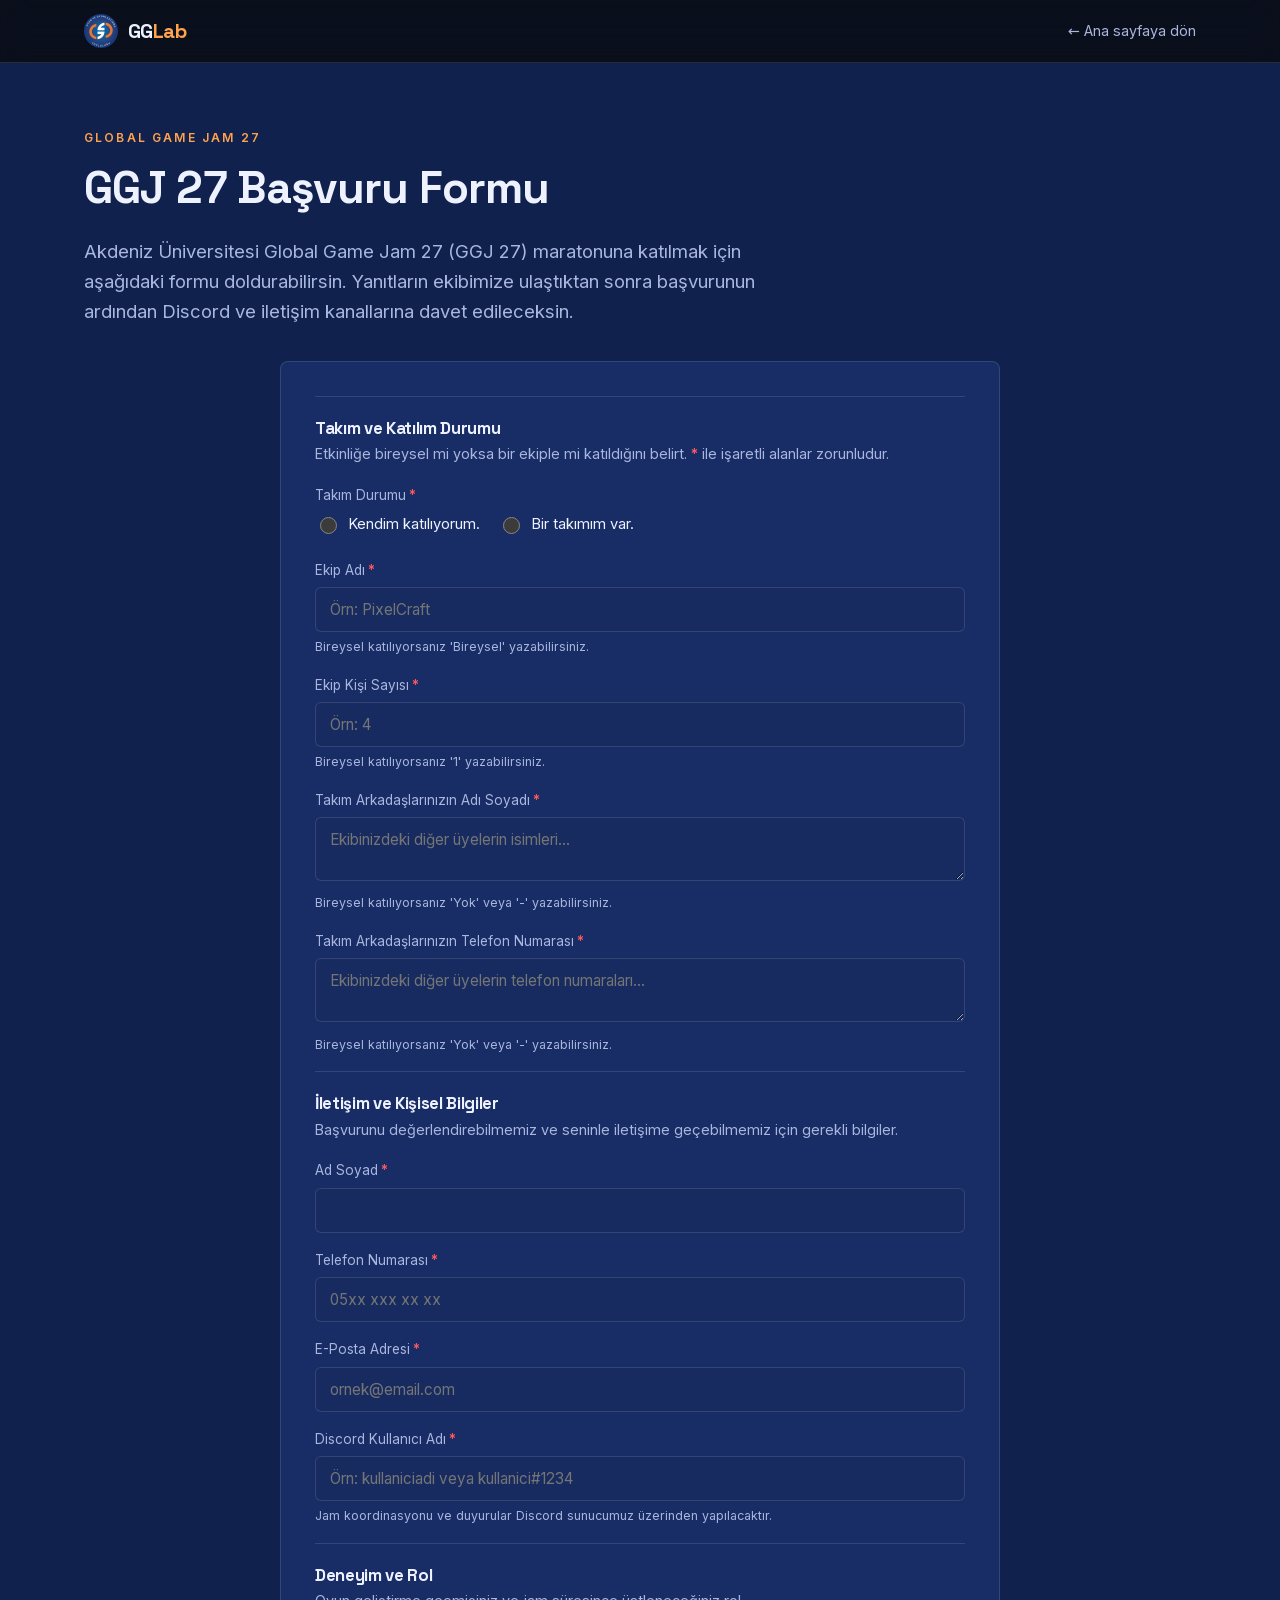
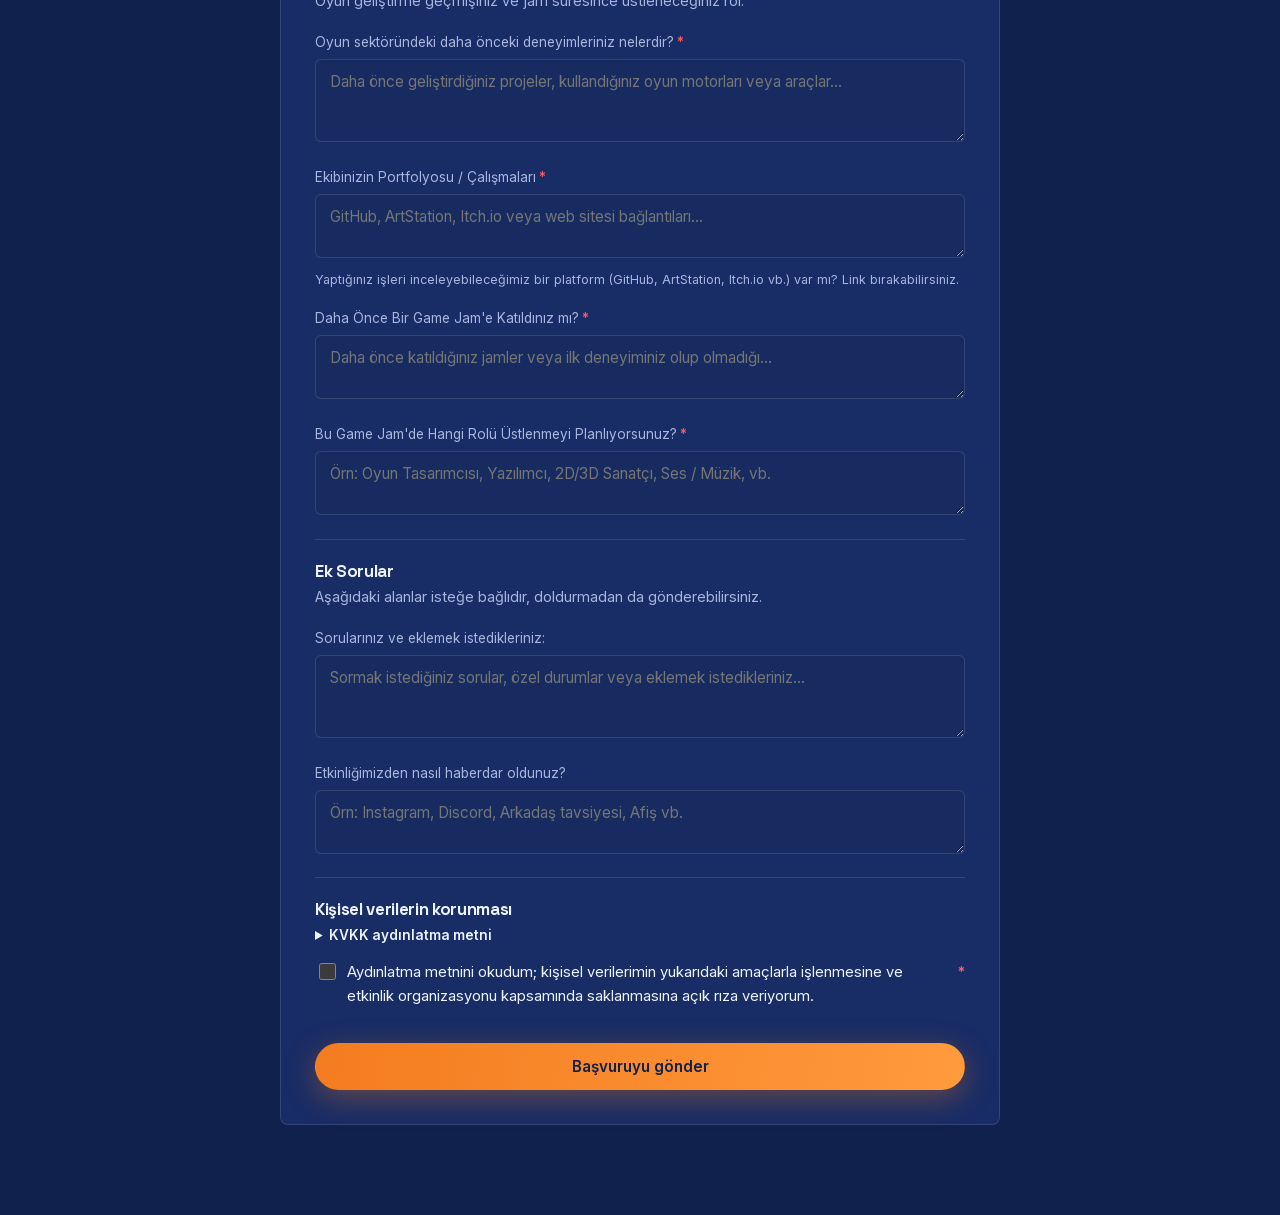
==== ggj27/index.html @ ec7ce233 "ggj27 basvuru formu" ====
<!DOCTYPE html>
<html lang="tr">

<head>
  <meta charset="UTF-8">
  <meta name="viewport" content="width=device-width, initial-scale=1">
  <meta name="theme-color" content="#10214d">
  <title>Global Game Jam 27 Başvuru Formu — GG Lab</title>
  <meta name="description"
    content="Akdeniz Global Game Jam 27 (GGJ 27) etkinliğine katılım ve başvuru formu.">
  <meta name="robots" content="noindex">
  <meta property="og:title" content="Global Game Jam 27 Başvuru Formu — GG Lab">
  <meta property="og:description"
    content="Akdeniz Üniversitesi Global Game Jam 27 (GGJ 27) maratonuna katılmak için başvuru formu.">
  <meta property="og:type" content="website">
  <link rel="icon" href="../assets/img/logo-yazisiz.png" type="image/png">
  <link rel="apple-touch-icon" href="../assets/img/logo-yazisiz.png">
  <link rel="stylesheet" href="../css/style.css">
  <link rel="stylesheet" href="../css/hud.css">
  <style>
    .join-header {
      position: fixed;
      inset: 0 0 auto 0;
      z-index: 100;
      background: rgba(10, 11, 18, .82);
      backdrop-filter: blur(14px);
      border-bottom: 1px solid var(--line)
    }

    .join-bar {
      display: flex;
      align-items: center;
      justify-content: space-between;
      padding: 14px 24px
    }

    .join-main {
      padding: 128px 0 90px
    }

    .join-form {
      background: rgba(29, 52, 116, .62);
      border: 1px solid var(--line);
      border-radius: var(--radius);
      padding: clamp(20px, 3.4vw, 34px);
      max-width: 720px;
      margin: 0 auto
    }

    .join-section-title {
      font-family: "Space Grotesk", Inter, sans-serif;
      font-size: 1.05rem;
      font-weight: 700;
      margin: 0 0 4px;
      padding-top: 22px;
      border-top: 1px solid var(--line)
    }

    .join-form>.join-section-title:first-child {
      padding-top: 0;
      border-top: 0
    }

    .join-section-lead {
      color: var(--muted);
      font-size: .9rem;
      margin: 0 0 18px
    }

    .field .hint {
      display: block;
      font-size: .78rem;
      color: var(--muted);
      margin-top: 5px
    }

    .req::after {
      content: " *";
      color: #ff5a5f;
      font-weight: 700
    }

    .choice-group {
      display: flex;
      flex-wrap: wrap;
      gap: 10px 18px;
      margin-top: 6px
    }

    .choice-group label {
      display: flex;
      align-items: center;
      gap: 8px;
      font-size: .92rem;
      color: var(--text);
      cursor: pointer
    }

    .choice-group input {
      width: 17px;
      height: 17px;
      accent-color: var(--accent);
      flex: 0 0 auto
    }

    .join-form .btn {
      margin-top: 12px
    }

    .alert-error {
      display: none;
      background: rgba(239, 68, 68, 0.16);
      border: 1px solid rgba(239, 68, 68, 0.55);
      color: #fca5a5;
      border-radius: var(--radius);
      padding: 16px 20px;
      margin-bottom: 22px;
      font-size: 0.92rem;
      line-height: 1.55;
    }

    .alert-error.show {
      display: block;
    }

    .alert-error strong {
      display: block;
      color: #fff;
      font-size: 1rem;
      margin-bottom: 4px;
    }

    .kvkk {
      font-size: .85rem;
      color: var(--muted);
      margin-bottom: 14px
    }

    .kvkk summary {
      cursor: pointer;
      color: var(--text);
      font-weight: 600
    }

    .kvkk p {
      margin: 8px 0 0
    }

    .consent label {
      align-items: flex-start
    }

    .consent input {
      margin-top: 3px
    }

    .join-thanks {
      display: none;
      max-width: 720px;
      margin: 0 auto;
      text-align: center;
      background: rgba(29, 52, 116, .62);
      border: 1px solid var(--line);
      border-radius: var(--radius);
      padding: 48px 28px
    }

    .join-thanks.show {
      display: block
    }

    .join-thanks .portals {
      margin: 36px auto 26px;
      padding-bottom: 34px
    }

    .join-form.hide {
      display: none
    }

    .btn:disabled {
      opacity: .6;
      cursor: not-allowed;
      filter: grayscale(.3);
      pointer-events: none
    }

    @media (max-width:560px) {
      .join-bar {
        padding: 12px 16px
      }
    }
  </style>
</head>

<body>
  <a class="skip-link" href="#main">İçeriğe geç</a>

  <header class="join-header">
    <div class="container join-bar">
      <a class="brand" href="../index.html"><img src="../assets/img/logo-yazili-68.webp" alt="" width="34"
          height="34"><span class="brand-text">GG<span class="accent">Lab</span></span></a>
      <a class="muted" href="../index.html#gamejam" style="font-size:.9rem">&larr; Ana sayfaya dön</a>
    </div>
  </header>

  <main id="main" class="join-main">
    <div class="container">
      <p class="eyebrow">Global Game Jam 27</p>
      <h1 style="font-size:clamp(2rem,5vw,2.8rem)">GGJ 27 Başvuru Formu</h1>
      <p class="lead" style="margin-bottom:34px">Akdeniz Üniversitesi Global Game Jam 27 (GGJ 27) maratonuna katılmak
        için aşağıdaki formu doldurabilirsin. Yanıtların ekibimize ulaştıktan sonra başvurunun ardından Discord ve
        iletişim kanallarına davet edileceksin.</p>

      <div class="alert-error" id="formError" role="alert"></div>

      <form class="join-form" id="ggjForm"
        action="https://docs.google.com/forms/d/e/1FAIpQLSfkOgCkpMYZ9gA0aBbfutLg7HTju5x2HThv128ED1-JptEbPw/formResponse"
        method="POST" target="ggjHiddenFrame" novalidate>
        <input type="hidden" name="fvv" value="1">
        <input type="hidden" name="pageHistory" value="0">
        <input type="hidden" name="fbzx" value="3983006562636888000">

        <!-- 1. BÖLÜM: TAKIM DURUMU -->
        <h2 class="join-section-title">Takım ve Katılım Durumu</h2>
        <p class="join-section-lead">Etkinliğe bireysel mi yoksa bir ekiple mi katıldığını belirt. <span class="req"></span> ile işaretli alanlar zorunludur.</p>

        <div class="field">
          <label class="req">Takım Durumu</label>
          <div class="choice-group" role="radiogroup" aria-label="Takım Durumu">
            <label><input type="radio" name="entry.1997965049" id="jTakimKendim" value="Kendim katılıyorum." required> Kendim katılıyorum.</label>
            <label><input type="radio" name="entry.1997965049" id="jTakimVar" value="Bir takımım var." required> Bir takımım var.</label>
          </div>
        </div>

        <div class="field" id="fEkipAdi">
          <label class="req" for="jEkipAdi">Ekip Adı</label>
          <input id="jEkipAdi" name="entry.1184375414" type="text" required placeholder="Örn: PixelCraft">
          <span class="hint">Bireysel katılıyorsanız 'Bireysel' yazabilirsiniz.</span>
        </div>

        <div class="field" id="fEkipSayisi">
          <label class="req" for="jEkipSayisi">Ekip Kişi Sayısı</label>
          <input id="jEkipSayisi" name="entry.1134329616" type="text" required placeholder="Örn: 4">
          <span class="hint">Bireysel katılıyorsanız '1' yazabilirsiniz.</span>
        </div>

        <div class="field" id="fTakimArkadasAd">
          <label class="req" for="jTakimArkadasAd">Takım Arkadaşlarınızın Adı Soyadı</label>
          <textarea id="jTakimArkadasAd" name="entry.2134735804" rows="2" required placeholder="Ekibinizdeki diğer üyelerin isimleri..."></textarea>
          <span class="hint">Bireysel katılıyorsanız 'Yok' veya '-' yazabilirsiniz.</span>
        </div>

        <div class="field" id="fTakimArkadasTel">
          <label class="req" for="jTakimArkadasTel">Takım Arkadaşlarınızın Telefon Numarası</label>
          <textarea id="jTakimArkadasTel" name="entry.668568936" rows="2" required placeholder="Ekibinizdeki diğer üyelerin telefon numaraları..."></textarea>
          <span class="hint">Bireysel katılıyorsanız 'Yok' veya '-' yazabilirsiniz.</span>
        </div>

        <!-- 2. BÖLÜM: KİŞİSEL BİLGİLER -->
        <h2 class="join-section-title">İletişim ve Kişisel Bilgiler</h2>
        <p class="join-section-lead">Başvurunu değerlendirebilmemiz ve seninle iletişime geçebilmemiz için gerekli bilgiler.</p>

        <div class="field">
          <label class="req" for="jAd">Ad Soyad</label>
          <input id="jAd" name="entry.1931800937" type="text" required autocomplete="name">
        </div>

        <div class="field">
          <label class="req" for="jTel">Telefon Numarası</label>
          <input id="jTel" name="entry.1902448112" type="tel" required autocomplete="tel" placeholder="05xx xxx xx xx">
        </div>

        <div class="field">
          <label class="req" for="jEmail">E-Posta Adresi</label>
          <input id="jEmail" name="entry.1688247342" type="email" required autocomplete="email" placeholder="ornek@email.com">
        </div>

        <div class="field">
          <label class="req" for="jDiscord">Discord Kullanıcı Adı</label>
          <input id="jDiscord" name="entry.1100947727" type="text" required placeholder="Örn: kullaniciadi veya kullanici#1234">
          <span class="hint">Jam koordinasyonu ve duyurular Discord sunucumuz üzerinden yapılacaktır.</span>
        </div>

        <!-- 3. BÖLÜM: DENEYİM VE ROL -->
        <h2 class="join-section-title">Deneyim ve Rol</h2>
        <p class="join-section-lead">Oyun geliştirme geçmişiniz ve jam süresince üstleneceğiniz rol.</p>

        <div class="field">
          <label class="req" for="jDeneyim">Oyun sektöründeki daha önceki deneyimleriniz nelerdir?</label>
          <textarea id="jDeneyim" name="entry.1128498041" rows="3" required placeholder="Daha önce geliştirdiğiniz projeler, kullandığınız oyun motorları veya araçlar..."></textarea>
        </div>

        <div class="field">
          <label class="req" for="jPortfolyo">Ekibinizin Portfolyosu / Çalışmaları</label>
          <textarea id="jPortfolyo" name="entry.779154997" rows="2" required placeholder="GitHub, ArtStation, Itch.io veya web sitesi bağlantıları..."></textarea>
          <span class="hint">Yaptığınız işleri inceleyebileceğimiz bir platform (GitHub, ArtStation, Itch.io vb.) var mı? Link bırakabilirsiniz.</span>
        </div>

        <div class="field">
          <label class="req" for="jJamDeneyimi">Daha Önce Bir Game Jam'e Katıldınız mı?</label>
          <textarea id="jJamDeneyimi" name="entry.803991046" rows="2" required placeholder="Daha önce katıldığınız jamler veya ilk deneyiminiz olup olmadığı..."></textarea>
        </div>

        <div class="field">
          <label class="req" for="jRol">Bu Game Jam'de Hangi Rolü Üstlenmeyi Planlıyorsunuz?</label>
          <textarea id="jRol" name="entry.495135122" rows="2" required placeholder="Örn: Oyun Tasarımcısı, Yazılımcı, 2D/3D Sanatçı, Ses / Müzik, vb."></textarea>
        </div>

        <!-- 4. BÖLÜM: EK SORULAR (OPSİYONEL) -->
        <h2 class="join-section-title">Ek Sorular</h2>
        <p class="join-section-lead">Aşağıdaki alanlar isteğe bağlıdır, doldurmadan da gönderebilirsiniz.</p>

        <div class="field">
          <label for="jEk">Sorularınız ve eklemek istedikleriniz:</label>
          <textarea id="jEk" name="entry.1752156407" rows="3" placeholder="Sormak istediğiniz sorular, özel durumlar veya eklemek istedikleriniz..."></textarea>
        </div>

        <div class="field">
          <label for="jKaynak">Etkinliğimizden nasıl haberdar oldunuz?</label>
          <textarea id="jKaynak" name="entry.151869497" rows="2" placeholder="Örn: Instagram, Discord, Arkadaş tavsiyesi, Afiş vb."></textarea>
        </div>

        <!-- 5. BÖLÜM: KVKK ONAYI -->
        <h2 class="join-section-title">Kişisel verilerin korunması</h2>
        <details class="kvkk">
          <summary>KVKK aydınlatma metni</summary>
          <p><strong>Veri sorumlusu:</strong> Akdeniz Üniversitesi Oyun ve Oyunlaştırma Topluluğu (GG Lab).</p>
          <p><strong>İşlenen veriler:</strong> Ad soyad, e-posta, telefon, Discord kullanıcı adı, takım bilgileri ve bu formdaki diğer yanıtlarınız.</p>
          <p><strong>Amaç:</strong> Global Game Jam 27 etkinliğine başvurunun değerlendirilmesi, katılımcı ve takım organizasyonunun sağlanması ve koordinasyon kanallarına davet edilmeniz.</p>
          <p><strong>Hukuki sebep:</strong> 6698 sayılı KVKK md. 5/1 uyarınca açık rızanız.</p>
          <p><strong>Aktarım:</strong> Yanıtlar Google Forms / E-Tablolar altyapısında saklanır; yalnızca topluluk ve etkinlik yönetimi erişebilir, üçüncü kişilerle paylaşılmaz.</p>
          <p><strong>Haklarınız:</strong> KVKK md. 11 kapsamında verilerinizin işlenip işlenmediğini öğrenme ve silinmesini isteme hakkınız saklıdır. Başvuru: <a href="mailto:team@gglabakdeniz.com">team@gglabakdeniz.com</a></p>
        </details>
        <div class="field">
          <div class="choice-group consent">
            <label class="req"><input type="checkbox" id="jKvkk" required> Aydınlatma metnini okudum; kişisel verilerimin yukarıdaki amaçlarla işlenmesine ve etkinlik organizasyonu kapsamında saklanmasına açık rıza veriyorum.</label>
          </div>
        </div>

        <button class="btn btn-primary btn-block" type="submit" id="submitBtn">Başvuruyu gönder</button>
      </form>

      <div class="join-thanks" id="joinThanks">
        <h2 style="font-size:1.75rem;margin-bottom:10px">Başvurun başarıyla alındı 🎮</h2>
        <p class="muted" style="max-width:54ch;margin:0 auto 20px;line-height:1.6">Global Game Jam 27 başvurunuz sisteme kaydedildi! Ekibimiz başvurunu inceleyecek. Süreçle ilgili güncellemeleri, jam detaylarını ve takım eşleşmelerini kaçırmamak için topluluk kanallarımıza katılabilirsin:</p>

        <nav class="portals" aria-label="Sosyal medya ve topluluk kanalları">
          <a class="portal" href="https://discord.gg/9GABbAK2rw" target="_blank" rel="noopener noreferrer"
            aria-label="Discord" title="Discord"><img src="../assets/img/icons/discord.svg" alt="" width="24"
              height="24"><span class="portal-name" lang="en">Discord</span></a>
          <a class="portal" href="https://chat.whatsapp.com/H4brK4kgpm51uYVX11FQht" target="_blank"
            rel="noopener noreferrer" aria-label="WhatsApp" title="WhatsApp"><img src="../assets/img/icons/whatsapp.svg"
              alt="" width="24" height="24"><span class="portal-name" lang="en">WhatsApp</span></a>
          <a class="portal" href="https://www.instagram.com/gglabakdeniz/" target="_blank" rel="noopener noreferrer"
            aria-label="Instagram" title="Instagram"><img src="../assets/img/icons/instagram.svg" alt="" width="24"
              height="24"><span class="portal-name" lang="en">Instagram</span></a>
          <a class="portal" href="https://www.youtube.com/@GGLabAkdeniz" target="_blank" rel="noopener noreferrer"
            aria-label="YouTube" title="YouTube"><img src="../assets/img/icons/youtube.svg" alt="" width="24"
              height="24"><span class="portal-name" lang="en">YouTube</span></a>
          <a class="portal" href="https://x.com/gglabakdeniz" target="_blank" rel="noopener noreferrer"
            aria-label="X / Twitter" title="X / Twitter"><img src="../assets/img/icons/x.svg" alt="" width="24"
              height="24"><span class="portal-name" lang="en">X / Twitter</span></a>
          <a class="portal" href="https://www.tiktok.com/@gglabakdeniz" target="_blank" rel="noopener noreferrer"
            aria-label="TikTok" title="TikTok"><img src="../assets/img/icons/tiktok.svg" alt="" width="24"
              height="24"><span class="portal-name" lang="en">TikTok</span></a>
          <a class="portal" href="https://www.linkedin.com/company/gglab-oyun-ve-oyunlastirma-toplulugu/"
            target="_blank" rel="noopener noreferrer" aria-label="LinkedIn" title="LinkedIn"><img
              src="../assets/img/icons/linkedin.svg" alt="" width="24" height="24"><span class="portal-name"
              lang="en">LinkedIn</span></a>
        </nav>

        <div style="margin-top:36px">
          <a class="btn btn-primary" href="../index.html">Ana sayfaya dön</a>
        </div>
      </div>

      <iframe name="ggjHiddenFrame" id="ggjHiddenFrame" style="display:none" title="form-submit-target"></iframe>
    </div>
  </main>

  <script>
    (function () {
      /*
       * E-TABLO DOĞRULAMA AYARI:
       * Google E-Tablonuzdaki (Uzantılar > Apps Script) Web App URL'sini
       * aşağıdaki değişkene yapıştırdığınızda sistem formun excele gidip gitmediğini
       * kesin olarak doğrular ve hata varsa ekrana hata kutusu çıkarır.
       */
      var APPS_SCRIPT_URL = "https://script.google.com/macros/s/AKfycbyDUBTRso1UF5TnvhFNItdeBqOfKpQFxL-yUw7AeyJdcMNgsnQ47lZzyGr84yYpy3UX/exec"; 

      var form = document.getElementById('ggjForm');
      var frame = document.getElementById('ggjHiddenFrame');
      var thanks = document.getElementById('joinThanks');
      var errorBox = document.getElementById('formError');
      var submitBtn = document.getElementById('submitBtn');
      var originalBtnText = submitBtn ? submitBtn.textContent : 'Başvuruyu gönder';
      var isSubmitting = false;

      /* Bireysel / Takım seçimi kolaylığı */
      var radioKendim = document.getElementById('jTakimKendim');
      var radioVar = document.getElementById('jTakimVar');
      var ekipAdiInput = document.getElementById('jEkipAdi');
      var ekipSayisiInput = document.getElementById('jEkipSayisi');
      var takimArkadasAd = document.getElementById('jTakimArkadasAd');
      var takimArkadasTel = document.getElementById('jTakimArkadasTel');

      radioKendim.addEventListener('change', function () {
        if (radioKendim.checked) {
          if (!ekipAdiInput.value || ekipAdiInput.value === 'PixelCraft') ekipAdiInput.value = 'Bireysel';
          if (!ekipSayisiInput.value) ekipSayisiInput.value = '1';
          if (!takimArkadasAd.value) takimArkadasAd.value = 'Yok (Bireysel katılım)';
          if (!takimArkadasTel.value) takimArkadasTel.value = 'Yok';
        }
      });

      radioVar.addEventListener('change', function () {
        if (radioVar.checked) {
          if (ekipAdiInput.value === 'Bireysel') ekipAdiInput.value = '';
          if (ekipSayisiInput.value === '1') ekipSayisiInput.value = '';
          if (takimArkadasAd.value.indexOf('Yok') !== -1) takimArkadasAd.value = '';
          if (takimArkadasTel.value.indexOf('Yok') !== -1) takimArkadasTel.value = '';
        }
      });

      function showError(msg) {
        errorBox.innerHTML = '<strong>Başvurunuz gönderilemedi!</strong> ' + (msg || 'Bilgileriniz sisteme kaydedilemedi. Lütfen internet bağlantınızı kontrol edip formu tekrar doldurunuz.');
        errorBox.classList.add('show');
        errorBox.scrollIntoView({ behavior: 'smooth', block: 'center' });
        if (submitBtn) {
          submitBtn.disabled = false;
          submitBtn.textContent = 'Tekrar Deneyin';
        }
        isSubmitting = false;
      }

      function showSuccess() {
        errorBox.classList.remove('show');
        form.classList.add('hide');
        thanks.classList.add('show');
        window.scrollTo({ top: 0, behavior: 'smooth' });
      }

      form.addEventListener('submit', function (e) {
        if (!form.checkValidity()) {
          e.preventDefault();
          form.reportValidity();
          return;
        }

        if (isSubmitting) {
          e.preventDefault();
          return;
        }

        errorBox.classList.remove('show');
        isSubmitting = true;

        if (submitBtn) {
          submitBtn.disabled = true;
          submitBtn.textContent = 'Bilgileriniz kontrol ediliyor ve gönderiliyor...';
        }

        /* 
         * Eğer Apps Script Web App URL tanımlıysa, veriyi canlı doğrulama servisine post eder.
         * Servis yanıtı dönerse (başarılıysa) formu onaylar, yanıt gelmez veya hata dönerse hata mesajını basar.
         */
        if (APPS_SCRIPT_URL) {
          e.preventDefault();

          var formData = new FormData(form);
          var params = new URLSearchParams();
          formData.forEach(function (value, key) {
            params.append(key, value);
          });

          var timeout = setTimeout(function () {
            showError('İşlem zaman aşımına uğradı. Sunucuya ulaşılamadı, lütfen tekrar deneyiniz.');
          }, 15000);

          fetch(APPS_SCRIPT_URL, {
            method: 'POST',
            headers: { 'Content-Type': 'application/x-www-form-urlencoded' },
            body: params.toString()
          })
          .then(function (res) {
            clearTimeout(timeout);
            if (!res.ok) throw new Error('HTTP ' + res.status);
            return res.json();
          })
          .then(function (data) {
            if (data && (data.result === 'success' || data.status === 'success')) {
              showSuccess();
            } else {
              showError((data && data.message) ? data.message : 'E-Tabloya kayıt yapılamadı. Lütfen tekrar deneyiniz.');
            }
          })
          .catch(function (err) {
            clearTimeout(timeout);
            showError('Bağlantı hatası oluştu. Başvurunuz gönderilemedi, lütfen bilgilerinizi kontrol edip yeniden deneyiniz.');
          });
        } else {
          /* 
           * Apps Script tanımlı değilken standart Google Forms iframe fallback'i çalışır.
           */
          var frameTimeout = setTimeout(function () {
            if (isSubmitting) {
              showError('Bağlantı zaman aşımına uğradı. Bilgilerinizin ulaştığı teyit edilemedi, lütfen tekrar deneyiniz.');
            }
          }, 15000);

          frame.onload = function () {
            clearTimeout(frameTimeout);
            if (isSubmitting) {
              showSuccess();
            }
          };
        }
      });
    })();
  </script>
</body>

</html>
---- css/style.css ----
/* ============ GGLab — taslak tema ============ */
/* Self-hosted Google Fonts (SIL Open Font License 1.1) — latin + Türkçe alt küme (-tr).
   Değişken fontlar: her aile/alt küme tek dosya, ağırlık aralığı font-weight ile. */
/* -tr dosyaları yalnızca Türkçe harfleri (Ğ ğ İ Ş ş) içerir; ı ve Ç Ö Ü temel latin dosyasında.
   Başka bir Latin Genişletilmiş harf gerekirse yeniden alt kümele (README > Fontlar). */
@font-face{font-family:"Inter";font-style:normal;font-weight:400 600;font-display:swap;
  src:url(../assets/fonts/inter-tr.woff2) format("woff2");
  unicode-range:U+011E-011F, U+0130, U+015E-015F}
@font-face{font-family:"Inter";font-style:normal;font-weight:400 600;font-display:swap;
  src:url(../assets/fonts/inter-latin.woff2) format("woff2");
  unicode-range:U+0000-00FF, U+0131, U+0152-0153, U+02BB-02BC, U+02C6, U+02DA, U+02DC, U+0304, U+0308, U+0329, U+2000-206F, U+20AC, U+2122, U+2191, U+2193, U+2212, U+2215, U+FEFF, U+FFFD}
@font-face{font-family:"Oswald";font-style:normal;font-weight:500 700;font-display:swap;
  src:url(../assets/fonts/oswald-tr.woff2) format("woff2");
  unicode-range:U+011E-011F, U+0130, U+015E-015F}
@font-face{font-family:"Oswald";font-style:normal;font-weight:500 700;font-display:swap;
  src:url(../assets/fonts/oswald-latin.woff2) format("woff2");
  unicode-range:U+0000-00FF, U+0131, U+0152-0153, U+02BB-02BC, U+02C6, U+02DA, U+02DC, U+0304, U+0308, U+0329, U+2000-206F, U+20AC, U+2122, U+2191, U+2193, U+2212, U+2215, U+FEFF, U+FFFD}
@font-face{font-family:"Space Grotesk";font-style:normal;font-weight:500 700;font-display:swap;
  src:url(../assets/fonts/space-grotesk-tr.woff2) format("woff2");
  unicode-range:U+011E-011F, U+0130, U+015E-015F}
@font-face{font-family:"Space Grotesk";font-style:normal;font-weight:500 700;font-display:swap;
  src:url(../assets/fonts/space-grotesk-latin.woff2) format("woff2");
  unicode-range:U+0000-00FF, U+0131, U+0152-0153, U+02BB-02BC, U+02C6, U+02DA, U+02DC, U+0304, U+0308, U+0329, U+2000-206F, U+20AC, U+2122, U+2191, U+2193, U+2212, U+2215, U+FEFF, U+FFFD}
:root{
  --bg:#10214d;            /* lacivert */
  --bg-2:#172b60;
  --surface:#1d3474;
  --surface-2:#253f86;
  --line:rgba(255,255,255,.12);
  --text:#eef2ff;
  --muted:#a9b6dd;
  --accent:#f47c20;        /* logo turuncusu */
  --accent-2:#ffa24d;
  --accent-3:#4d7cff;      /* mavi vurgu */
  --accent-4:#8b5cf6;      /* mor vurgu */
  --radius:8px;
  --radius-sm:6px;
  --maxw:1160px;
  --ease:cubic-bezier(.22,.8,.3,1);
}
*{box-sizing:border-box}
html{color-scheme:dark;scroll-behavior:smooth;scroll-padding-top:84px}
body{
  margin:0;background:var(--bg);color:var(--text);
  font-family:Inter,system-ui,-apple-system,"Segoe UI",sans-serif;
  font-size:16px;line-height:1.65;-webkit-font-smoothing:antialiased;
  overflow-x:hidden;
}
h1,h2,h3,h4{font-family:"Space Grotesk",Inter,sans-serif;line-height:1.15;margin:0 0 .5em;letter-spacing:-.02em;text-wrap:balance}
h1{font-size:clamp(2.6rem,7vw,4.6rem);font-weight:700}
h2{font-size:clamp(1.8rem,3.6vw,2.7rem)}
h3{font-size:1.15rem}
p{margin:0 0 1rem;text-wrap:pretty}
a{color:inherit;text-decoration:none}
img{max-width:100%;display:block}
.container{width:100%;max-width:var(--maxw);margin:0 auto;padding:0 24px}
.accent{color:var(--accent-2)}
.muted{color:var(--muted)}
.grad{background:linear-gradient(100deg,var(--accent) 0%,var(--accent-2) 42%,var(--accent-4) 100%);
  -webkit-background-clip:text;background-clip:text;color:transparent}
.skip-link{position:absolute;left:-9999px;top:0;background:var(--accent);color:#fff;padding:10px 16px;z-index:200}
.skip-link:focus{left:8px;top:8px;border-radius:8px}
:focus-visible{outline:2px solid var(--accent-2);outline-offset:3px;border-radius:6px}

/* ---------- header ---------- */
.site-header{position:fixed;inset:0 0 auto 0;z-index:100;transition:background .3s,backdrop-filter .3s,border-color .3s;border-bottom:1px solid transparent}
.site-header.scrolled{background:rgba(10,11,18,.82);backdrop-filter:blur(14px);border-bottom-color:var(--line)}
.brand{display:flex;align-items:center;gap:10px}
.brand img{border-radius:30%}
.brand-text{font-family:"Space Grotesk",sans-serif;font-weight:700;font-size:1.25rem;letter-spacing:-.03em}
.nav{display:flex;align-items:center;gap:26px}
.nav a{font-size:.92rem;color:var(--muted);transition:color .2s;position:relative}
.nav a:not(.btn):hover,.nav a.active{color:var(--text)}
.nav a:not(.btn)::after{content:"";position:absolute;left:0;bottom:-6px;height:2px;width:0;background:var(--accent-2);transition:width .25s var(--ease)}
.nav a:not(.btn):hover::after,.nav a.active::after{width:100%}
.nav-toggle{display:none;background:none;border:0;padding:8px;cursor:pointer}
.nav-toggle span{display:block;width:24px;height:2px;background:var(--text);margin:5px 0;transition:.25s var(--ease)}
.nav-toggle[aria-expanded="true"] span:nth-child(1){transform:translateY(7px) rotate(45deg)}
.nav-toggle[aria-expanded="true"] span:nth-child(2){opacity:0}
.nav-toggle[aria-expanded="true"] span:nth-child(3){transform:translateY(-7px) rotate(-45deg)}

/* ---------- buttons ---------- */
.btn{display:inline-flex;align-items:center;justify-content:center;gap:8px;
  padding:13px 26px;border-radius:999px;border:1px solid transparent;cursor:pointer;
  font-weight:600;font-size:.95rem;font-family:inherit;transition:transform .2s var(--ease),box-shadow .25s,background .25s,border-color .25s}
.btn-primary{background:linear-gradient(100deg,var(--accent),#ff9a3d);color:#12204a;box-shadow:0 8px 30px rgba(244,124,32,.35)}
.btn-primary:hover{transform:translateY(-2px);box-shadow:0 14px 40px rgba(244,124,32,.5)}
.btn-block{width:100%}

/* ---------- hero ---------- */
.hero{position:relative;min-height:100svh;display:flex;align-items:center;padding:120px 0 70px;overflow:hidden}
.hero-bg{position:absolute;inset:0;
  background:
    radial-gradient(900px 500px at 15% 10%,rgba(244,124,32,.22),transparent 60%),
    radial-gradient(700px 500px at 85% 25%,rgba(122,170,255,.28),transparent 60%),
    radial-gradient(700px 600px at 55% 105%,rgba(139,92,246,.30),transparent 62%),
    radial-gradient(500px 420px at 8% 88%,rgba(255,162,77,.12),transparent 60%),
    linear-gradient(180deg,var(--bg),var(--bg-2));
}
.hero-bg::after{content:"";position:absolute;inset:0;opacity:.35;
  background-image:linear-gradient(var(--line) 1px,transparent 1px),linear-gradient(90deg,var(--line) 1px,transparent 1px);
  background-size:64px 64px;
  -webkit-mask-image:radial-gradient(circle at 50% 40%,#000,transparent 75%);
  mask-image:radial-gradient(circle at 50% 40%,#000,transparent 75%)}
.eyebrow{text-transform:uppercase;letter-spacing:.18em;font-size:.75rem;font-weight:600;color:var(--accent-2);margin-bottom:14px}
.lead{font-size:clamp(1rem,1.6vw,1.15rem);color:var(--muted);max-width:60ch}
.hero-actions{display:flex;gap:14px;flex-wrap:wrap;margin:30px 0 56px}

/* ---------- sections ---------- */
.section{padding:104px 0;position:relative}
/* kenarlar çizgisiz: ton üstte ve altta şeffafa eriyerek komşu bölümlere karışır */
.section-alt{background:linear-gradient(180deg,rgba(23,43,96,0),rgba(23,43,96,.6) 16%,rgba(27,40,104,.5) 84%,rgba(27,40,104,0))}
.section-head{max-width:70ch;margin-bottom:48px}
.grid-2{display:grid;grid-template-columns:1fr 1fr;gap:56px;align-items:start}

/* bölüm renk ışımaları: kenarlara doğru şeffafa erir, geçişleri bozmaz */
#vizyon{background:
  radial-gradient(900px 460px at 82% 22%,rgba(110,160,255,.22),transparent 68%),
  linear-gradient(180deg,rgba(23,43,96,0),rgba(23,43,96,.6) 16%,rgba(27,40,104,.5) 84%,rgba(27,40,104,0))}
#faaliyet{background:
  radial-gradient(880px 480px at 8% 30%,rgba(244,124,32,.2),transparent 68%)}

/* ---------- ambient sızıntı ----------
   Hero'nun blueprint ızgarası, çok düşük dozda (neredeyse fark edilmez)
   sitedeki hemen her bölüme taşınır — sayfa tek bir dilden konuşsun diye.
   Zaten kendi dokusu olan bölümler dışarıda bırakıldı: hero (kendi ızgarası),
   Biz Kimiz/about-bridge (kendi ızgarası), Game Jam kartı (kendi blueprint'i,
   ama dış bölüme burada yine de eklendi), Üyelik (foto + ::before/::after zaten dolu,
   üçüncü bir pseudo-eleman sığmıyor). Vizyon ve Faaliyet ayrıca kendi renkli,
   sabit ışık lekesini (::after) korur. İçerik her zaman üstte kalır. */
#vizyon,#faaliyet,#gamejam,#etkinlikler,#galeri,#iletisim{overflow:hidden}
#vizyon > .container,#faaliyet > .container,#gamejam > .container,
#etkinlikler > .container,#galeri > .container,
#iletisim > .container{position:relative;z-index:1}
#vizyon::before,#faaliyet::before,#gamejam::before,
#etkinlikler::before,#galeri::before,#iletisim::before{
  content:"";position:absolute;inset:0;z-index:0;pointer-events:none;
  background-image:
    linear-gradient(rgba(255,255,255,.035) 1px,transparent 1px),
    linear-gradient(90deg,rgba(255,255,255,.035) 1px,transparent 1px);
  background-size:52px 52px;
  -webkit-mask-image:radial-gradient(ellipse 75% 65% at 50% 35%,#000,transparent 78%);
  mask-image:radial-gradient(ellipse 75% 65% at 50% 35%,#000,transparent 78%);
}
#vizyon::after{
  content:"";position:absolute;z-index:0;pointer-events:none;
  width:min(480px,60vw);aspect-ratio:1;right:-10%;top:-14%;border-radius:50%;
  background:radial-gradient(circle,rgba(122,170,255,.16),transparent 68%);
  filter:blur(4px);
}
#faaliyet::after{
  content:"";position:absolute;z-index:0;pointer-events:none;
  width:min(420px,55vw);aspect-ratio:1;left:-8%;bottom:-16%;border-radius:50%;
  background:radial-gradient(circle,rgba(244,124,32,.14),transparent 68%);
  filter:blur(4px);
}

/* ---------- about bridge ---------- */
.about-bridge{
  padding-top:clamp(58px,8vh,88px);
  /* hero'nun alt tonundan sakin zemine yumuşak geçiş */
  background:linear-gradient(180deg,var(--bg-2),var(--bg) 360px);
  overflow:hidden;
}
/* hero ızgarasının devamı: ikisi de viewport'a sabitli, aynı faz.
   Kayma (background-position) animasyonu yok: her karede tüm katmanı yeniden boyatıyordu. */
.about-bridge::before{
  content:"";position:absolute;inset:0;pointer-events:none;
  background-image:
    linear-gradient(rgba(255,255,255,.055) 1px,transparent 1px),
    linear-gradient(90deg,rgba(255,255,255,.055) 1px,transparent 1px),
    linear-gradient(rgba(255,255,255,.14) 1px,transparent 1px),
    linear-gradient(90deg,rgba(255,255,255,.14) 1px,transparent 1px);
  background-size:13px 13px,13px 13px,52px 52px,52px 52px;
  background-attachment:fixed;
  -webkit-mask-image:linear-gradient(180deg,rgba(0,0,0,.27),rgba(0,0,0,.3) 12%,transparent 85%);
  mask-image:linear-gradient(180deg,rgba(0,0,0,.27),rgba(0,0,0,.3) 12%,transparent 85%);
}
.about-bridge-inner{
  position:relative;z-index:1;
  display:grid;grid-template-columns:minmax(0,1.08fr) minmax(320px,.92fr);
  gap:clamp(28px,5vw,72px);align-items:center;
}
.about-copy{
  position:relative;
  max-width:680px;
  padding-left:clamp(18px,2vw,28px);
}
.about-copy::before{
  content:"";position:absolute;left:0;top:3px;bottom:8px;width:2px;
  background:linear-gradient(180deg,var(--accent),rgba(139,92,246,.7),transparent);
}
/* diğer bölüm başlıklarıyla aynı yazı stili (Space Grotesk, cümle düzeni) */
.about-copy h2{
  max-width:18ch;
  font-size:clamp(1.8rem,3.6vw,2.7rem);
}
.about-copy p{
  max-width:58ch;
  color:var(--muted);
  font-size:.98rem;
}
.about-copy .about-lead{
  color:var(--text);
  font-size:clamp(1.02rem,1.5vw,1.2rem);
  line-height:1.55;
}
.about-panel{
  --cut:18px;
  position:relative;
  display:grid;gap:0;
  padding:1px;
  background:linear-gradient(135deg,rgba(255,255,255,.24),rgba(244,124,32,.5),rgba(139,92,246,.36),rgba(255,255,255,.12));
  clip-path:polygon(var(--cut) 0,100% 0,100% calc(100% - var(--cut)),calc(100% - var(--cut)) 100%,0 100%,0 var(--cut));
}
.about-panel::before{
  content:"";position:absolute;inset:1px;z-index:0;
  background:
    linear-gradient(135deg,rgba(16,33,77,.94),rgba(23,43,96,.8)),
    linear-gradient(90deg,rgba(244,124,32,.1),transparent);
  clip-path:inherit;
}
.about-panel-line{
  position:absolute;left:1px;right:1px;top:1px;height:3px;z-index:1;
  background:linear-gradient(90deg,var(--accent),rgba(77,124,255,.8),transparent);
  opacity:.78;
}
.about-signal{
  position:relative;z-index:1;
  display:grid;grid-template-columns:88px minmax(0,1fr);column-gap:18px;align-items:start;
  padding:clamp(18px,2.4vw,26px);
  border-bottom:1px solid rgba(255,255,255,.1);
}
.about-signal:last-child{border-bottom:0}
.signal-code{
  font-family:Oswald,Inter,sans-serif;
  color:var(--accent-2);
  font-size:.76rem;
  letter-spacing:.16em;
  line-height:1.2;
}
.about-signal h3{
  margin:0 0 5px;
  font-family:Oswald,"Space Grotesk",sans-serif;
  font-size:1.28rem;
  text-transform:uppercase;
  letter-spacing:.02em;
}
.about-signal p{
  grid-column:2;
  margin:0;
  color:var(--muted);
  font-size:.92rem;
  line-height:1.5;
}

/* ---------- cards ---------- */
.card{background:transparent;border:0;border-top:1px solid var(--line);border-radius:0;padding:22px 0;
  transition:transform .3s var(--ease),border-color .3s,color .3s}
.card:hover{transform:translateY(-3px);border-color:rgba(244,124,32,.55);background:transparent}
.card h3{margin-bottom:6px}
.card p{margin:0;color:var(--muted);font-size:.93rem}

/* ---------- spotlight: imleci takip eden ışık halkası ----------
   .spotlight taşıyan kart, fare hareketiyle JS'in yazdığı --mx/--my
   konumunda yumuşak bir ışık gösterir. --spot-color, bölüme göre
   farklı bir vurgu rengine geçmek için elemanın kendi kuralında ezilir. */
.spotlight{position:relative;--spot-color:244,124,32}
.spotlight > *{position:relative;z-index:1}
.spotlight::after{
  content:"";position:absolute;inset:0;z-index:0;pointer-events:none;
  background:radial-gradient(280px circle at var(--mx,50%) var(--my,50%),rgba(var(--spot-color),.18),transparent 72%);
  opacity:0;transition:opacity .4s var(--ease);
}
.spotlight:hover::after{opacity:1}
.feature-grid{display:grid;grid-template-columns:repeat(3,1fr);gap:0 28px}

/* ---------- vizyon ---------- */
.vm-grid{display:grid;grid-template-columns:1fr 1fr;gap:24px;margin-bottom:56px}
.vm-card{position:relative;background:rgba(255,255,255,.025);border:0;border-left:1px solid var(--line);border-radius:0;padding:4px 0 4px 28px;overflow:hidden}
.vm-card::before{content:"";position:absolute;inset:0 auto 0 -1px;width:3px;background:linear-gradient(180deg,var(--accent),var(--accent-2))}
.vm-card h3{font-size:1.4rem;display:flex;align-items:center;gap:10px}
.vm-card p{color:var(--muted);margin:0}
.vm-ico{font-size:1.4rem}
.values{display:grid;grid-template-columns:repeat(4,1fr);gap:24px}
.value span{font-family:"Space Grotesk",sans-serif;font-size:.8rem;color:var(--accent);letter-spacing:.15em}
.value h4{margin:6px 0 6px;font-size:1.05rem}
.value p{color:var(--muted);font-size:.9rem;margin:0}

/* ---------- etkinlikler ---------- */
.events{display:grid;grid-template-columns:repeat(2,1fr);gap:24px}
.event-card{background:transparent;border:0;border-top:1px solid var(--line);border-radius:0;overflow:visible;
  display:grid;grid-template-columns:minmax(0,1fr);gap:16px;align-items:start;padding-top:18px;
  /* kartlar en uzun karta eşitlenir; artan boşluk satırlara dağılıp başlıkları kaydırmasın */
  align-content:start;
  transition:transform .3s var(--ease),border-color .3s}
.event-card:hover{transform:translateY(-4px);border-color:rgba(244,124,32,.45)}
.event-media{position:relative;aspect-ratio:3/2;overflow:hidden;background:var(--surface-2);border-radius:var(--radius-sm)}
.event-media img{width:100%;height:100%;object-fit:cover;transition:transform .5s var(--ease)}
.event-card:hover .event-media img{transform:scale(1.06)}
.event-body{display:flex;gap:16px;padding:0}
.event-body p{font-size:.9rem;color:var(--muted)}
.event-body > div{min-width:0}
.event-games{margin-top:16px;border-top:1px solid var(--line);font-size:.85rem}
.event-games summary{padding:12px 0;min-height:44px;cursor:pointer;font-weight:600;color:var(--accent-2);overflow-wrap:anywhere}
.event-games summary:hover{color:var(--text)}
.event-games ul{margin:0;padding:0 0 4px 18px;line-height:1.7}
.event-games li{padding:3px 0;overflow-wrap:anywhere}
.event-games li::marker{color:var(--muted)}
.event-games li span{color:var(--muted)}

/* ---------- galeri ---------- */
.gallery{display:grid;grid-template-columns:repeat(4,1fr);grid-auto-rows:190px;gap:14px}
.shot{padding:0;border:0;border-radius:var(--radius-sm);overflow:hidden;cursor:pointer;background:var(--surface);position:relative}
.shot img{width:100%;height:100%;object-fit:cover;transition:transform .5s var(--ease),filter .3s}
.shot::after{content:"⤢";position:absolute;inset:auto 10px 10px auto;width:30px;height:30px;display:grid;place-items:center;
  border-radius:8px;background:rgba(10,11,18,.7);opacity:0;transition:opacity .25s}
.shot:hover::after{opacity:1}
/* tablo gelmeden önceki boş kutu: tıklanmaz, büyüt simgesi çıkmaz */
div.shot{cursor:default;pointer-events:none}
.shot.wide{grid-column:span 2}
.shot.tall{grid-row:span 2}

/* ---------- iletişim ---------- */
.contact-line{display:flex;gap:8px;align-items:baseline;margin:0 0 10px;overflow-wrap:anywhere}
.contact-line:first-of-type{margin-top:22px}
.contact-line a{color:var(--accent-2);border-bottom:1px solid transparent}
.contact-line a:hover{border-color:var(--accent-2)}

/* bülten kutusu */
.newsletter{position:relative;background:rgba(29,52,116,.5);border:1px solid var(--line);border-radius:var(--radius);
  padding:clamp(22px,3vw,32px)}
.newsletter::before{content:"";position:absolute;left:-1px;top:-1px;bottom:-1px;width:3px;border-radius:var(--radius) 0 0 var(--radius);
  background:linear-gradient(180deg,var(--accent),var(--accent-4))}
.newsletter .eyebrow{margin-bottom:8px}
.newsletter h3{font-size:clamp(1.15rem,2vw,1.4rem);margin-bottom:8px}
.newsletter .muted{font-size:.92rem;margin:0 0 18px}
.newsletter-row{display:flex;gap:10px;align-items:stretch}
.newsletter-row input{
  flex:1 1 auto;min-width:0;padding:12px 14px;border-radius:var(--radius-sm);border:1px solid var(--line);
  background:var(--bg-2);color:var(--text);font-family:inherit;font-size:1rem;transition:border-color .2s,box-shadow .2s}
.newsletter-row input:focus{outline:none;border-color:var(--accent-4);box-shadow:0 0 0 3px rgba(139,92,246,.22)}
.newsletter-row input.invalid{border-color:var(--accent-3)}
.newsletter-row .cut-btn{flex:0 0 auto}
.newsletter-row .cut-btn > span{height:100%}
.newsletter .form-note{margin-top:10px}
@media (max-width:420px){
  .newsletter-row{flex-direction:column}
}
.sr-only{position:absolute;width:1px;height:1px;padding:0;margin:-1px;overflow:hidden;clip:rect(0 0 0 0);white-space:nowrap;border:0}
.contact-form{background:rgba(29,52,116,.62);border:1px solid var(--line);border-radius:var(--radius);padding:30px}
.field{margin-bottom:16px}
.field label{display:block;font-size:.85rem;color:var(--muted);margin-bottom:6px}
.field input,.field select,.field textarea{
  width:100%;padding:12px 14px;border-radius:var(--radius-sm);border:1px solid var(--line);
  background:var(--bg-2);color:var(--text);font-family:inherit;font-size:.95rem;transition:border-color .2s,box-shadow .2s}
.field input:focus,.field select:focus,.field textarea:focus{outline:none;border-color:var(--accent);box-shadow:0 0 0 3px rgba(244,124,32,.2)}
.field textarea{resize:vertical}
.field .invalid{border-color:var(--accent-3)}
.form-note{margin:12px 0 0;font-size:.85rem;min-height:1.2em}
.form-note.ok{color:var(--accent-2)}
.form-note.err{color:var(--accent-3)}

/* ---------- footer ---------- */
.site-footer{background:linear-gradient(180deg,var(--bg),var(--bg-2) 140px);padding:56px 0 24px}
.footer-inner{display:grid;grid-template-columns:2fr 1fr 1fr;gap:40px;padding-bottom:32px}
.footer-inner h3{font-size:.95rem;margin-bottom:12px}
.footer-inner nav a,.footer-inner div a:not(.brand){display:block;color:var(--muted);font-size:.9rem;padding:3px 0;transition:color .2s}
.footer-inner nav a:hover,.footer-inner div a:not(.brand):hover{color:var(--accent-2)}
.footer-inner .brand{margin-bottom:12px}
.copyright{display:flex;justify-content:space-between;align-items:center;gap:16px;flex-wrap:wrap;
  border-top:1px solid var(--line);padding-top:20px;font-size:.85rem;color:var(--muted)}
.copyright p{margin:0}
.to-top{color:var(--accent-2)}

/* ---------- lightbox ---------- */
.lightbox{position:fixed;inset:0;z-index:200;background:rgba(6,7,12,.94);backdrop-filter:blur(8px);
  display:flex;align-items:center;justify-content:center;gap:10px;padding:24px;animation:fade .25s var(--ease)}
.lightbox[hidden]{display:none}
.lightbox figure{margin:0;max-width:min(1000px,90vw);text-align:center}
.lightbox img{max-height:76vh;width:auto;border-radius:var(--radius);border:1px solid var(--line)}
.lightbox figcaption{margin-top:14px;color:var(--muted);font-size:.9rem}
.lb-close{position:absolute;top:20px;right:24px;background:var(--surface);border:1px solid var(--line);color:var(--text);
  width:42px;height:42px;border-radius:50%;cursor:pointer;font-size:1rem}
.lb-nav{background:var(--surface);border:1px solid var(--line);color:var(--text);width:46px;height:46px;border-radius:50%;
  cursor:pointer;font-size:1.6rem;line-height:1;flex:0 0 46px;transition:.2s}
.lb-nav:hover,.lb-close:hover{background:var(--accent);border-color:var(--accent);color:#fff}
@keyframes fade{from{opacity:0}to{opacity:1}}

/* ---------- reveal ----------
   Gizleme yalnızca .js altında: JS çalışmazsa içerik görünür kalır
   (<html> üzerindeki js sınıfını <head>'deki satır içi betik ekler). */
.reveal{transition:opacity .7s var(--ease),transform .7s var(--ease)}
.js .reveal{opacity:0;transform:translateY(22px)}
.js .reveal.in{opacity:1;transform:none}

/* ---------- responsive ---------- */
@media (max-width:980px){
  .grid-2,.vm-grid{grid-template-columns:1fr;gap:38px}
  .about-bridge-inner{grid-template-columns:1fr;gap:30px}
  .feature-grid,.values{grid-template-columns:1fr 1fr}
  .events{grid-template-columns:1fr 1fr}
  .gallery{grid-template-columns:repeat(3,1fr)}
  .footer-inner{grid-template-columns:1fr 1fr}
}
@media (max-width:760px){
  .nav{position:fixed;inset:72px 0 auto 0;flex-direction:column;align-items:stretch;gap:0;
    background:rgba(10,11,18,.97);backdrop-filter:blur(14px);border-bottom:1px solid var(--line);
    padding:12px 24px 24px;transform:translateY(-140%);transition:transform .35s var(--ease);max-height:calc(100svh - 72px);overflow:auto}
  .nav.open{transform:translateY(0)}
  .nav a{padding:14px 0;border-bottom:1px solid var(--line);font-size:1rem}
  .nav a::after{display:none}
  .nav .nav-cta{margin-top:16px;border-bottom:0;justify-content:center}
  .nav-toggle{display:block}
  .section{padding:72px 0}
  .about-bridge{padding-top:58px}
  .about-copy{padding-left:18px}
  .about-signal{grid-template-columns:1fr;gap:8px;padding:18px}
  .about-signal p{grid-column:auto}
  .signal-code{font-size:.7rem}
  .feature-grid,.values,.events{grid-template-columns:1fr}
  .gallery{grid-template-columns:1fr 1fr;grid-auto-rows:150px}
  .shot.wide,.shot.tall{grid-column:auto;grid-row:auto}
  .footer-inner{grid-template-columns:1fr;gap:26px}
  .lb-nav{position:absolute;bottom:24px}
  .lb-prev{left:24px}.lb-next{right:24px}
}
@media (prefers-reduced-motion:reduce){
  .about-bridge::before{animation:none!important}
  *{animation:none!important;transition:none!important}
  .js .reveal{opacity:1;transform:none}
  html{scroll-behavior:auto}
}

/* ============ yeni bölümler ============ */
.hero-text{max-width:42rem}
.hero-visual img{width:min(380px,100%);height:auto;margin-left:auto;filter:drop-shadow(0 30px 60px rgba(0,0,0,.5));
  border-radius:28px}

.card-num{display:block;font-family:"Space Grotesk",sans-serif;font-size:.85rem;font-weight:700;
  letter-spacing:.18em;color:var(--accent);margin-bottom:10px}

/* ortak logo kuralı: yükseklik bağlama göre ayarlanır */
.logo-mark{display:block;width:auto;object-fit:contain;flex:0 0 auto}

.todo-link{opacity:.72}
.form-hint{font-size:.8rem;margin:10px 0 0}

@media (max-width:980px){
  .hero-visual{order:-1}
}

/* ============ mor vurgular ============ */
.card:hover{border-color:rgba(139,92,246,.6);box-shadow:none}
.card-num{background:linear-gradient(100deg,var(--accent),var(--accent-4));
  -webkit-background-clip:text;background-clip:text;color:transparent}
.vm-card::before{background:linear-gradient(180deg,var(--accent),var(--accent-4))}
.vm-card:hover{border-color:rgba(139,92,246,.5)}
.vm-card.spotlight{--spot-color:139,92,246}
.value span{color:var(--accent-4)}
.event-card:hover{border-color:rgba(139,92,246,.55);box-shadow:none}
.event-card.spotlight{--spot-color:77,124,255}
.shot:hover{border-color:rgba(139,92,246,.6)}
.field input:focus,.field select:focus,.field textarea:focus{
  border-color:var(--accent-4);box-shadow:0 0 0 3px rgba(139,92,246,.22)}
.nav a:not(.btn)::after{background:linear-gradient(90deg,var(--accent),var(--accent-4))}
.lb-nav:hover,.lb-close:hover{background:var(--accent-4);border-color:var(--accent-4)}

/* ============================================================
   Kısa ekranlarda dikey sıkılaştırma
   Hero dışındaki bölümler de tek ekrana yakın dursun diye
   boşluk, yazı ve kart ölçüleri ekran yüksekliğine göre küçülür.
   ============================================================ */
@media (min-width:1180px){
  /* dört etkinlik kartı tek sıraya sığsın */
  .events{grid-template-columns:repeat(4,1fr)}
}

@media (max-height:820px){
  .section{padding:clamp(38px,6.5vh,72px) 0}
  .about-bridge{padding-top:clamp(36px,6vh,62px)}
  .about-bridge-inner{gap:clamp(20px,3.4vh,36px)}
  .about-copy p{font-size:.88rem;line-height:1.55}
  .about-copy .about-lead{font-size:.98rem}
  .about-signal{padding:clamp(14px,2vh,20px)}
  .about-signal h3{font-size:1.05rem}
  .about-signal p{font-size:.84rem}
  .section-head{margin-bottom:clamp(18px,3.2vh,38px)}
  h2{font-size:clamp(1.35rem,2.9vw,2rem)}
  .lead{font-size:.9rem;line-height:1.55}
  .grid-2{gap:clamp(22px,3vw,44px)}

  .card{padding:16px 0}
  .card p{font-size:.86rem;line-height:1.5}
  .card-num{margin-bottom:6px}
  .feature-grid{gap:12px}

  .vm-card{padding:22px}
  .vm-card h3{font-size:1.15rem}
  .vm-card p{font-size:.88rem;line-height:1.55}
  .vm-grid{gap:16px;margin-bottom:clamp(22px,3.6vh,40px)}
  .values{gap:16px}
  .value p{font-size:.84rem}

  .events{gap:16px}
  .event-media{aspect-ratio:2/1}
  .event-body{padding:14px;gap:12px}
  .event-body p{font-size:.84rem;line-height:1.45}

  .gallery{grid-auto-rows:clamp(120px,21vh,170px);gap:12px}

  .contact-form{padding:20px}
  .field{margin-bottom:12px}
  .field input,.field select,.field textarea{padding:10px 12px;font-size:.9rem}

  .site-footer{padding:38px 0 18px}
  .footer-inner{gap:26px;padding-bottom:22px}
}

@media (max-height:640px){
  .section{padding:clamp(30px,5.4vh,56px) 0}
  h2{font-size:clamp(1.25rem,2.6vw,1.7rem)}
  .lead{font-size:.86rem}
  .card p,.event-body p,.vm-card p{font-size:.82rem}
  .gallery{grid-auto-rows:clamp(104px,19vh,140px)}
  .event-media{aspect-ratio:2.4/1}
}

/* Kısa ama geniş ekranlarda etkinlik kartları yatay düzene geçer:
   görsel solda dar bir şerit, metin sağda. Kart yüksekliği yarıya iner. */
@media (max-height:820px) and (min-width:700px){
  .events{grid-template-columns:repeat(2,1fr);gap:14px}
  .event-card{display:grid;grid-template-columns:140px minmax(0,1fr)}
  .event-media{flex:0 0 118px;aspect-ratio:auto;height:auto}
  .event-media img{height:100%}
  .event-body{padding:13px 15px}
  .event-body h3{font-size:1rem}
}
@media (max-height:820px) and (min-width:1180px){
  .events{grid-template-columns:repeat(2,1fr)}
  .event-media{flex-basis:140px}
}

/* ============================================================
   Game Jam Akdeniz — amiral gemisi bölümü
   ============================================================ */
#gamejam{
  position:relative;
  background:
    /* ışık merkezleri, solma yarıçapı (≈0.6 × dikey yarıçap) kadar aşağıda:
       daha yukarıda olunca ışık bölümün üst kenarında kesilip çizgi bırakıyordu */
    radial-gradient(1000px 560px at 10% 360px,rgba(244,124,32,.18),transparent 62%),
    radial-gradient(900px 640px at 94% 400px,rgba(139,92,246,.22),transparent 60%),
    linear-gradient(180deg,rgba(23,43,96,0),rgba(23,43,96,.6) 16%,rgba(27,40,104,.5) 84%,rgba(27,40,104,0));
}

/* --- bölüm kartı: solda oyun kutusu kapağı, sağda bölüm bilgileri --- */
.level{
  --cut:26px;
  position:relative;isolation:isolate;
  display:grid;grid-template-columns:minmax(220px,340px) minmax(0,1fr);
  gap:clamp(26px,4vw,56px);align-items:center;
  padding:clamp(22px,3vw,38px);
  background:linear-gradient(160deg,rgba(37,63,134,.55),rgba(23,43,96,.35));
  clip-path:polygon(var(--cut) 0,100% 0,100% calc(100% - var(--cut)),calc(100% - var(--cut)) 100%,0 100%,0 var(--cut));
}
.level::before{
  content:"";position:absolute;inset:0 0 auto;height:3px;z-index:1;
  background:linear-gradient(90deg,var(--accent),var(--accent-2) 40%,transparent);
}

/* kapak: fotoğraf + karartma + logo; köşelerde "seçili bölüm" köşebentleri */
.level-cover{position:relative;margin:0;aspect-ratio:3/4}
.level-cover::before{
  content:"";position:absolute;inset:-9px;z-index:3;pointer-events:none;
  --b:var(--accent);
  background:
    linear-gradient(var(--b),var(--b)) top left/22px 2px,
    linear-gradient(var(--b),var(--b)) top left/2px 22px,
    linear-gradient(var(--b),var(--b)) top right/22px 2px,
    linear-gradient(var(--b),var(--b)) top right/2px 22px,
    linear-gradient(var(--b),var(--b)) bottom left/22px 2px,
    linear-gradient(var(--b),var(--b)) bottom left/2px 22px,
    linear-gradient(var(--b),var(--b)) bottom right/22px 2px,
    linear-gradient(var(--b),var(--b)) bottom right/2px 22px;
  background-repeat:no-repeat;
}
.level-cover::after,
.level-cover-img{clip-path:polygon(16px 0,100% 0,100% calc(100% - 16px),calc(100% - 16px) 100%,0 100%,0 16px)}
.level-cover-img{width:100%;height:100%;object-fit:cover;background:var(--surface)}
.level-cover::after{
  content:"";position:absolute;inset:0;z-index:1;pointer-events:none;
  background:linear-gradient(180deg,rgba(10,20,50,.35),rgba(10,20,50,0) 30%,rgba(10,20,50,.25) 55%,rgba(8,16,42,.92));
}
/* logonun siyah çizilmiş küçük yazıları koyu zeminde kaybolmasın diye ince beyaz hâle */
.level-logo{
  position:absolute;z-index:2;left:8%;bottom:7%;width:84%;height:auto;
  filter:drop-shadow(0 0 1.5px rgba(255,255,255,.95)) drop-shadow(0 0 2px rgba(255,255,255,.65)) drop-shadow(0 6px 20px rgba(0,0,0,.5));
}

/* bilgiler */
.level-info .eyebrow{margin-bottom:10px}
.level-info h2{margin-bottom:12px}
.level-info > p{max-width:62ch;color:var(--muted);font-size:.95rem}
.level-info strong{color:var(--text)}
.level-when{
  display:inline-flex;align-items:center;gap:8px;margin:0 0 18px;padding:6px 14px;
  font-family:Oswald,"Space Grotesk",sans-serif;font-size:.8rem;letter-spacing:.1em;text-transform:uppercase;color:var(--accent-2);
  border:1px solid rgba(255,162,77,.35);border-radius:999px;background:rgba(255,162,77,.08);
}
.level-when .ic{width:14px;height:14px;flex:0 0 auto;fill:none;stroke:currentColor;stroke-width:2;stroke-linecap:round;stroke-linejoin:round}

/* oyun istatistikleri gibi dört kutucuk */
.level-stats{display:grid;grid-template-columns:repeat(4,minmax(0,1fr));gap:10px;margin:22px 0}
.level-stats > div{padding:12px 14px;background:rgba(10,20,50,.35);border:1px solid var(--hud-line-soft);border-left:2px solid var(--accent)}
.level-stats dt{font-family:Oswald,"Space Grotesk",sans-serif;font-size:clamp(1.4rem,2.4vw,1.8rem);font-weight:700;line-height:1;color:var(--text)}
.level-stats dt[data-count]{font-variant-numeric:tabular-nums}
.level-stats dd{margin:5px 0 0;font-size:.7rem;letter-spacing:.08em;text-transform:uppercase;color:var(--muted)}

/* "oyna" düğmesi: sitenin kesik köşeli düğmesinin turuncu, büyük hâli */
.level-actions{display:flex;flex-wrap:wrap;align-items:center;gap:10px 16px}
.cut-btn-play{background:var(--accent)}
.cut-btn-play > span{gap:10px;padding:16px 26px;font-size:.95rem;color:#12204a;background:linear-gradient(120deg,#ffb066,var(--accent))}
.cut-btn-play:hover{background:#fff}
.cut-btn-play:hover > span{background:linear-gradient(120deg,#ffc58a,#ff9a3d)}
.ic-play{width:18px;height:18px;fill:currentColor}
.level-actions-sub{font-size:.78rem;color:var(--muted)}

.level-label{
  margin:0;font-family:Oswald,Inter,sans-serif;font-size:.7rem;font-weight:600;
  letter-spacing:.18em;text-transform:uppercase;color:var(--accent-2);
}
.level-by{
  display:flex;flex-wrap:wrap;align-items:center;gap:8px 10px;margin:22px 0 0;padding-top:16px;border-top:1px solid var(--line);
  font-family:Oswald,"Space Grotesk",sans-serif;font-size:.86rem;font-weight:600;color:var(--text);
}
.level-by .logo-mark{height:22px}
.level-by-sep{color:var(--muted);opacity:.6}

/* ekran görüntüleri */
.level-shots{margin-top:clamp(24px,3vw,34px)}
.level-shots .level-label{margin-bottom:12px}
.level-shots ul{list-style:none;margin:0;padding:0;display:grid;grid-template-columns:repeat(4,minmax(0,1fr));gap:12px}
.level-shot{
  display:block;aspect-ratio:4/3;overflow:hidden;background:var(--surface);
  clip-path:polygon(10px 0,100% 0,100% calc(100% - 10px),calc(100% - 10px) 100%,0 100%,0 10px);
  transition:transform .3s var(--ease),filter .3s;filter:saturate(.85);
}
.level-shot img{width:100%;height:100%;object-fit:cover;transition:transform .5s var(--ease)}
.level-shot:hover{transform:translateY(-3px);filter:none}
.level-shot:hover img{transform:scale(1.05)}
/* clip-path dışa çizilen odak halkasını keser; halka içeride çizilir */
.level-shot:focus-visible{outline-offset:-4px;border-radius:0}

/* sıradaki bölüm: kilitli */
.level-next{
  display:grid;grid-template-columns:auto minmax(0,1fr) auto;align-items:center;gap:16px 22px;
  margin-top:clamp(18px,2.6vw,26px);padding:18px 22px;
  border:1px dashed rgba(255,255,255,.22);background:rgba(10,20,50,.25);
}
.level-lock{
  width:52px;height:52px;display:grid;place-items:center;color:var(--muted);
  background:var(--hud-panel);border:1px solid var(--hud-line);border-radius:4px 14px 4px 14px;
}
.level-lock svg{width:24px;height:24px;fill:none;stroke:currentColor;stroke-width:1.8;stroke-linecap:round;stroke-linejoin:round}
.level-next h3{margin:4px 0;font-size:1.15rem}
.level-next-text p:last-child{margin:0;color:var(--muted);font-size:.9rem}

/* jenerik */
.level-credits{margin-top:clamp(18px,2.6vw,26px);padding-top:16px;border-top:1px solid var(--line)}
.level-credits dl{display:grid;grid-template-columns:repeat(3,minmax(0,1fr));gap:14px 28px;margin:10px 0 0}
.level-credits dt{margin-bottom:4px;font-size:.78rem;font-weight:600;color:var(--text)}
.level-credits dd{margin:0;font-size:.78rem;line-height:1.6;color:var(--muted)}

@media (max-width:900px){
  .level{grid-template-columns:1fr}
  /* telefonda dik kapak ekranı kaplıyordu: yatay kesit */
  .level-cover{aspect-ratio:16/10}
  .level-cover-img{object-position:50% 40%}
  .level-logo{left:18%;width:64%}
  .level-stats{grid-template-columns:repeat(2,minmax(0,1fr))}
  .level-credits dl{grid-template-columns:1fr}
}
@media (max-width:640px){
  .level{--cut:18px;padding:18px}
  .level-shots ul{grid-template-columns:repeat(2,minmax(0,1fr))}
  .level-next{grid-template-columns:auto minmax(0,1fr);padding:16px}
  .level-next .cut-btn{grid-column:1 / -1;justify-self:start}
}

/* ============================================================
   Yaklaşan etkinlikler — kartlar main.js'te Google E-Tablosundan üretilir
   ============================================================ */
/* Taste: DESIGN_VARIANCE 7 / MOTION_INTENSITY 4 / VISUAL_DENSITY 4.
   Mevcut marka, yerel fontlar ve fotoğraflar; yalnızca tek seferlik giriş hareketi. */
.upcoming-section{--up-ink:#111d3b;--up-paper:#f1f3fa;--up-lime:var(--accent-2)}
.up-heading{max-width:none;margin-bottom:32px}
.up-heading h2{font-size:3rem;letter-spacing:0;line-height:1.1}
.up-heading h2 span{color:var(--accent-2)}
.up-heading .eyebrow{letter-spacing:0}
.up-heading .lead{max-width:62ch;font-size:1rem;margin-bottom:0}
.up-list{list-style:none;margin:0;padding:0;display:grid;grid-template-columns:minmax(0,1.45fr) minmax(0,1fr);gap:20px}
.up-list[hidden],.up-footer[hidden]{display:none}
.up-card{
  min-width:0;position:relative;display:flex;flex-direction:column;
  background:var(--up-ink);border:1px solid #405071;overflow:hidden;
}
.up-card.is-next{border-color:var(--accent)}
.up-list:not(.has-featured) .up-card:last-child:nth-child(odd){grid-column:1 / -1}
.up-card:only-child{width:100%;max-width:760px}
.up-meta{display:flex;flex-wrap:wrap;align-items:center;gap:8px 16px;min-height:49px;padding:12px 24px;border-bottom:1px solid #405071}
.up-chip{font-family:Oswald,Inter,sans-serif;font-size:.8rem;font-weight:500;letter-spacing:0;text-transform:uppercase;color:var(--text)}
.up-chip.is-next{font-weight:700}
.is-next .up-meta{background:var(--accent);border-color:var(--accent);color:var(--up-ink)}
.is-next .up-meta .up-chip,.is-next .up-meta .up-left{color:var(--up-ink)}
.is-next .up-chip + .up-chip{padding-left:16px;border-left:1px solid currentColor}
.up-left{margin-left:auto;font-size:.75rem;font-weight:600;color:var(--up-lime)}
.up-img{position:relative;overflow:hidden;aspect-ratio:2.6;background:var(--surface);flex:none}
.up-img img{width:100%;height:100%;object-fit:cover;object-position:center 60%}
.up-content{display:grid;grid-template-columns:94px minmax(0,1fr);gap:24px;padding:28px;flex:1}
.up-date{display:flex;flex-direction:column;align-items:flex-start;line-height:1;color:var(--accent-2)}
.up-day{font-family:Oswald,"Space Grotesk",sans-serif;font-size:4.5rem;font-weight:600;font-variant-numeric:tabular-nums;letter-spacing:0}
.up-mon{margin-top:10px;font-family:Oswald,Inter,sans-serif;font-size:.88rem;font-weight:500;text-transform:uppercase;letter-spacing:0}
.up-wd{margin-top:9px;font-size:.7rem;color:var(--muted);line-height:1.4}
.up-body{min-width:0;align-self:center}
.up-card h3{margin:0 0 12px;font-size:1.8rem;line-height:1.15;letter-spacing:0;overflow-wrap:anywhere}
.up-where{margin:0 0 10px;font-size:.88rem;color:var(--up-paper);overflow-wrap:anywhere}
.up-desc{margin:0;max-width:56ch;font-size:.9rem;line-height:1.7;color:#bfcae3;overflow-wrap:anywhere}
.up-cta{margin-top:20px;max-width:100%;letter-spacing:0}
.up-card:not(.has-img) .up-content{display:flex;flex-direction:column;gap:28px;padding:32px}
.up-card:not(.has-img) .up-body{align-self:stretch;margin-top:auto}
.up-card:not(.has-img) .up-date{padding-bottom:28px;border-bottom:1px solid #405071}
.up-card:not(.has-img) .up-day{font-size:5.5rem}
.up-date.is-month .up-day{text-transform:uppercase;font-size:3.5rem}
.up-card.is-planned{border-top:3px solid var(--up-lime)}
.is-planned .up-date{color:var(--up-lime)}
.is-planned:not(.has-img) .up-date{flex-direction:row;align-items:baseline;gap:16px;flex-wrap:wrap}
.is-planned:not(.has-img) .up-day{font-size:4.5rem;line-height:1.1}
.is-planned:not(.has-img) .up-mon{font-family:"Space Grotesk",Inter,sans-serif;font-size:2rem;color:var(--text)}
.up-footer{display:flex;justify-content:space-between;align-items:center;gap:16px;padding-top:22px}
.up-footer p{margin:0;font-size:.85rem;color:var(--muted)}
.up-footer a{display:inline-flex;align-items:center;gap:16px;min-height:44px;font-size:.88rem;font-weight:600}
.up-footer a:hover{color:var(--accent-2)}
.up-arrow{font-size:1.4rem;line-height:1}

.up-skeleton{display:none}
.js .up-skeleton{display:grid;grid-template-columns:1.45fr 1fr;gap:20px}
.up-skeleton span{height:430px;background:var(--up-ink);border:1px solid #405071}
.upcoming[aria-busy="false"] .up-skeleton{display:none}
.up-empty{padding:40px 32px;border-left:3px solid var(--accent);background:var(--up-ink)}
.up-empty-h{margin:0 0 8px;font-family:"Space Grotesk",Inter,sans-serif;font-size:1.5rem;font-weight:600;color:var(--text)}
.up-empty p{color:var(--muted)}
.up-empty .cut-btn{margin-top:8px}
.up-noscript{color:var(--muted)}

/* Ana afiş önce gelir; sağdaki takvim DOM ve görsel düzende tarihe göre kalır. */
.up-list{align-items:start}
.up-list.has-featured{grid-template-columns:minmax(0,1fr) minmax(0,1.2fr);grid-template-rows:auto;align-content:start}
.has-featured .up-card{grid-column:2}
.has-featured .up-card.is-featured{grid-column:1;grid-row:1 / span var(--up-rows)}
.up-card[data-priority="1"]{border-color:var(--up-lime)}
.up-card[data-priority="1"] .up-meta{background:var(--up-lime);color:var(--up-ink);border-color:var(--up-lime)}
.up-card[data-priority="1"] .up-meta span{color:var(--up-ink)}
.up-card.is-featured .up-img{aspect-ratio:3.4;max-height:180px}
.up-card.is-featured .up-content{display:grid;grid-template-columns:110px minmax(0,1fr);gap:20px;padding:22px}
.up-card.is-featured .up-date{flex-direction:column;align-items:flex-start;gap:8px;padding:0;border:0}
.up-card.is-featured .up-day{font-size:2.5rem;line-height:1.1;overflow-wrap:anywhere;max-width:100%}
.up-card.is-featured .up-mon{font-size:1.1rem;margin:0}
.up-card.is-featured .up-body{align-self:stretch;margin:0}
.up-card.is-featured h3{font-size:1.65rem;margin-bottom:8px}
.up-card[data-priority="2"]{border-top:3px solid var(--accent-2)}
.up-card:not(.is-featured) .up-content{display:grid;grid-template-columns:70px minmax(0,1fr);gap:18px;padding:24px}
.up-card:not(.is-featured) .up-date{display:flex;flex-direction:column;align-items:flex-start;gap:0;border:0;padding:0}
.up-card:not(.is-featured) .up-day{font-size:3rem;line-height:1.1}
.up-card:not(.is-featured) .up-date.is-month .up-day{font-size:1.8rem}
.up-card:not(.is-featured) .up-mon{font-family:Oswald,Inter,sans-serif;font-size:.8rem;margin-top:8px}
.up-card:not(.is-featured) .up-body{margin:0;align-self:start}
.up-card:not(.is-featured) h3{font-size:1.4rem}
.up-card[data-priority="3"]{display:grid;grid-template-columns:minmax(0,1fr) 88px;align-items:start;background:transparent;border:0;border-top:1px solid #405071}
.up-card[data-priority="3"].is-next{border-top-color:var(--accent)}
.up-card[data-priority="3"] .up-meta{grid-column:1 / -1;padding:12px 0;background:transparent;border:0}
.up-card[data-priority="3"] .up-meta span{color:var(--muted)}
.up-card[data-priority="3"] .up-meta .is-next,.up-card[data-priority="3"] .up-left{color:var(--accent-2)}
.up-card[data-priority="3"] .up-img{grid-column:2;grid-row:2;margin-top:6px;aspect-ratio:1;border-radius:4px}
.up-card[data-priority="3"] .up-content{grid-column:1 / -1;grid-row:2;padding:8px 0 20px;gap:16px}
.up-card[data-priority="3"].has-img .up-content{grid-column:1;padding-right:16px}
.up-card[data-priority="3"] h3{font-size:1.25rem;margin-bottom:10px}
.up-card[data-priority="3"] .up-desc{font-size:.82rem}
.up-card[data-priority="3"] .up-cta > span{padding:12px 16px}

@media (prefers-reduced-motion:no-preference){
  .up-enter{opacity:0;transform:translateY(22px)}
  .up-enter.is-visible{opacity:1;transform:none;transition:opacity .55s var(--ease) var(--up-delay),transform .55s var(--ease) var(--up-delay)}
  .up-img img{transition:transform .6s var(--ease)}
  .up-arrow{transition:transform .2s var(--ease)}
  .up-footer a:hover .up-arrow{transform:translate(3px,-3px)}
  @media (hover:hover){
    .up-card:hover .up-img img{transform:scale(1.035)}
  }
}
@media (max-width:1000px){
  .up-content{grid-template-columns:76px minmax(0,1fr);gap:18px;padding:24px}
  .up-card h3{font-size:1.5rem}
  .up-card:not(.has-img) .up-content{padding:24px}
  .is-planned:not(.has-img) .up-day{font-size:3.5rem}
}
@media (max-width:767px){
  .up-heading h2{font-size:2.25rem}
  .up-list,.js .up-skeleton{grid-template-columns:minmax(0,1fr);gap:16px}
  .up-card:only-child{max-width:none}
  .up-meta{padding:12px 20px;gap:8px 12px}
  .up-img{aspect-ratio:2}
  .up-content{grid-template-columns:68px minmax(0,1fr);padding:24px 20px;gap:18px}
  .up-day{font-size:3.6rem}
  .up-mon{font-size:.78rem}
  .up-card:not(.has-img) .up-content{padding:24px 20px;gap:22px}
  .up-card:not(.has-img) .up-date{padding-bottom:22px}
  .up-date.is-month .up-day{font-size:2rem}
  .up-footer{align-items:flex-start;flex-direction:column;gap:6px}
  .up-skeleton span{height:400px}
  .up-skeleton span + span{height:290px}
  .up-list.has-featured{grid-template-columns:minmax(0,1fr)}
  .has-featured .up-card,.has-featured .up-card.is-featured{grid-column:auto;grid-row:auto}
  .up-card.is-featured .up-img{aspect-ratio:2.6;max-height:150px}
  .up-card.is-featured .up-content{display:flex;flex-direction:column;padding:18px 20px;gap:12px}
  .up-card.is-featured .up-date{flex-direction:row;align-items:baseline;flex-wrap:wrap;gap:10px}
  .up-card.is-featured .up-day{font-size:2rem}
  .up-card.is-featured h3{font-size:1.5rem}
  .up-card[data-priority="3"]{grid-template-columns:minmax(0,1fr) 64px}
  .up-card[data-priority="3"].has-img .up-content{padding-right:12px}
  .up-card:not(.is-featured) .up-content{grid-template-columns:56px minmax(0,1fr);gap:12px}
}

/* ============================================================
   Hareket katmanı — galeri mozaiği, reveal varyantları,
   scroll göstergesi ve küçük hover jestleri.
   (prefers-reduced-motion bloğu dosyanın en altında.)
   ============================================================ */

/* --- galeri mozaiği --- */
.gallery{grid-auto-flow:dense}
.shot{transition:transform .35s var(--ease),border-color .3s,box-shadow .35s}
/* kare hafifçe kalkar, fotoğraf içinde yavaşça yakınlaşır — yalnızca üzerine gelince */
.gallery .shot:hover{transform:translateY(-6px) scale(1.02);box-shadow:0 18px 40px rgba(0,0,0,.35)}
.gallery .shot:hover img{transform:scale(1.05)}

/* --- galeri: perde açılır gibi ortaya çıkma ---
   Diğer .reveal öğeleri fade+translate kullanırken galeri karoları
   clip-path ile soldan sağa "kesilerek" açılır — mevcut kesik köşe
   dilinin (hud.css .cut-btn, .level) bir sahne geçişi hâli. */
.js .gallery-reveal{opacity:1;transform:none;clip-path:inset(0 0 0 100%)}
.gallery-reveal{transition:clip-path .85s var(--ease)}
.js .gallery-reveal.in{clip-path:inset(0)}

/* --- reveal varyantları (.reveal ile birlikte kullanılır) --- */
.reveal-l,.reveal-r,.reveal-zoom{transition:opacity .75s var(--ease),transform .75s var(--ease)}
.js .reveal-l{transform:translateX(-30px)}
.js .reveal-r{transform:translateX(30px)}
.js .reveal-zoom{transform:scale(.93)}
.js .reveal-l.in,.js .reveal-r.in,.js .reveal-zoom.in{transform:none}

/* --- scroll ilerleme çubuğu --- */
.scroll-progress{position:fixed;top:0;left:0;z-index:200;height:3px;width:100%;
  transform:scaleX(0);transform-origin:0 50%;will-change:transform;pointer-events:none;
  background:linear-gradient(90deg,var(--accent),var(--accent-2),var(--accent-4))}

/* --- bölüm başlığındaki çizgi, görünürken uzar --- */
.section-head .eyebrow::before{content:"";display:inline-block;width:0;height:2px;
  margin-right:0;vertical-align:middle;background:var(--accent);
  transition:width .6s var(--ease) .2s,margin-right .6s var(--ease) .2s}
.section-head.in .eyebrow::before{width:26px;margin-right:10px}

/* --- butonlarda parlama --- */
.btn{position:relative;overflow:hidden;isolation:isolate}
.btn::before{content:"";position:absolute;inset:0 auto 0 -70%;width:45%;z-index:-1;
  background:linear-gradient(100deg,transparent,rgba(255,255,255,.22),transparent);
  transform:skewX(-18deg);transition:left .6s var(--ease)}
.btn:hover::before{left:130%}

/* --- kart numarası ve istatistikler --- */
.card-num{transition:transform .3s var(--ease)}
.card:hover .card-num{transform:translateY(-3px) scale(1.1)}


@media (prefers-reduced-motion:reduce){
  .js .reveal-l,.js .reveal-r,.js .reveal-zoom{opacity:1;transform:none}
  .js .gallery-reveal{clip-path:none}
  .spotlight::after{display:none}
  .scroll-progress{display:none}
  .section-head .eyebrow::before{width:26px;margin-right:10px}
}
---- css/hud.css ----
/* ============================================================
   GG Lab — HUD katmanı
   Sadece header + hero'yu "oyun arayüzü" diline çevirir.
   style.css'ten sonra yüklenir; v1.html bu dosyayı yüklemez.
   ============================================================ */

:root{
  --hud-line:rgba(255,255,255,.22);
  --hud-line-soft:rgba(255,255,255,.10);
  --hud-panel:rgba(16,33,77,.72);
  --cut:14px;
}

/* --- kesik köşeli kutu tekniği: dış katman çizgi, iç katman zemin --- */
.cut-btn{
  --shape:polygon(var(--cut) 0, 100% 0, 100% calc(100% - var(--cut)), calc(100% - var(--cut)) 100%, 0 100%, 0 var(--cut));
  clip-path:var(--shape);
}

/* ---------------- HEADER ---------------- */
.hud-header{padding-top:18px}
.hud-header.scrolled{background:none;backdrop-filter:none;border-bottom-color:transparent}
.hud-bar{
  display:flex;align-items:center;gap:14px;height:auto;justify-content:flex-start;
}

/* logo bloğu */
.hud-logo{
  display:flex;align-items:center;gap:12px;
  padding:12px 26px 12px 18px;
  background:var(--hud-panel);backdrop-filter:blur(12px);
  border:1px solid var(--hud-line);
  border-radius:4px 4px 4px 22px;
  flex:0 0 auto;
}
.hud-logo-mark{display:grid;place-items:center;width:34px;height:34px}
.hud-logo-mark img{border-radius:30%}
.hud-logo-text{
  font-family:Oswald,"Space Grotesk",sans-serif;font-weight:600;letter-spacing:.06em;
  font-size:1.22rem;text-transform:uppercase;line-height:1;
}
.hud-logo-text .us{color:var(--accent)}

/* menü kapsülü */
.hud-navwrap{flex:1 1 auto;min-width:0}
.nav.hud-nav{
  display:flex;align-items:center;justify-content:space-between;gap:4px;
  background:var(--hud-panel);backdrop-filter:blur(12px);
  border:1px solid var(--hud-line);
  border-radius:22px 4px 22px 4px;
  padding:0 10px;height:58px;
}
.nav.hud-nav a:not(.cut-btn){
  font-family:Oswald,Inter,sans-serif;font-size:.86rem;letter-spacing:.04em;
  flex:1 1 auto;text-align:center;white-space:nowrap;
  padding:0 12px;line-height:38px;border-radius:12px 3px 12px 3px;
  color:var(--muted);position:relative;
  transition:color .2s,background .25s var(--ease),box-shadow .25s var(--ease);
}
.nav.hud-nav a:not(.cut-btn)::after{display:none}
.nav.hud-nav a:not(.cut-btn):hover{background:rgba(255,255,255,.05)}
.nav.hud-nav a.active:not(.cut-btn){
  color:#fff;
  background:linear-gradient(135deg,rgba(255,138,61,.22),rgba(139,92,246,.30));
  box-shadow:inset 0 0 0 1px rgba(167,139,250,.45),0 0 16px rgba(139,92,246,.25);
}
.nav.hud-nav .nav-cta{display:none}

/* sağdaki aksiyon butonu */
.hud-menu{flex:0 0 auto}

/* kesik köşeli buton */
.cut-btn{
  display:inline-block;padding:1px;border:0;cursor:pointer;
  background:var(--hud-line);
  font-family:Oswald,Inter,sans-serif;text-transform:uppercase;letter-spacing:.07em;
  transition:transform .2s var(--ease),background .25s;
}
.cut-btn > span{
  display:flex;align-items:center;justify-content:center;gap:10px;
  padding:clamp(11px,1.6vh,16px) clamp(20px,2vw,30px);clip-path:var(--shape);
  font-size:.88rem;font-weight:600;line-height:1;
}
.cut-btn i{font-style:normal;transition:transform .25s var(--ease)}
.cut-btn:hover{transform:translateY(-2px)}
.cut-btn:hover i{transform:translateX(-4px)}

.cut-btn-light{background:rgba(255,255,255,.55)}
.cut-btn-light > span{
  background:linear-gradient(120deg,#f4f6ff,#c9d2ef 60%,#e8ecff);color:#101a3a;
}
.cut-btn-light:hover{background:var(--accent)}
.cut-btn-light:hover > span{background:linear-gradient(120deg,#ffb066,var(--accent))}

.cut-btn-ghost{background:var(--hud-line)}
.cut-btn-ghost > span{background:var(--bg-2);color:var(--text)}
.cut-btn-ghost:hover{background:var(--accent-4)}

.hud-menu{height:46px}
.hud-menu > span{height:100%;padding:0 20px;font-size:.8rem}
/* katıl düğmesi 5 sn'de bir dikkat çeker: turuncu ışık şeridi ~1 sn'de geçerken düğme kısaca
   sağa sola sallanır, kalan süre durur. isolation sayesinde şerit zeminin üstünde, yazının altında
   kalır; kesik köşe span'in clip-path'iyle kırpılır. Sallanma ayrı `rotate` özelliğiyle: hover'daki
   transform'la çakışmaz. */
.hud-menu{animation:join-wiggle 5s ease-in-out 2s infinite}
.hud-menu > span{position:relative;isolation:isolate}
.hud-menu > span::after{
  content:"";position:absolute;inset:0 auto 0 0;width:50%;z-index:-1;pointer-events:none;
  background:linear-gradient(100deg,transparent,rgba(255,176,102,.95) 45%,rgba(244,124,32,.9) 55%,transparent);
  transform:translateX(-120%) skewX(-20deg);
  animation:join-glint 5s ease-in-out 2s infinite;
}
@keyframes join-glint{
  0%{transform:translateX(-120%) skewX(-20deg)}
  21%,100%{transform:translateX(240%) skewX(-20deg)}
}
@keyframes join-wiggle{
  0%,16.8%,100%{rotate:0deg}
  2.8%{rotate:-5deg}
  5.6%{rotate:5deg}
  8.4%{rotate:-4deg}
  11.2%{rotate:3deg}
  14%{rotate:-1.5deg}
}
@media (prefers-reduced-motion:reduce){
  .hud-menu{animation:none}
  .hud-menu > span::after{animation:none;display:none}
}

/* ---------------- HERO ----------------
   Hedef: hero tek ekrana sığsın. Ölçüler hem genişliğe (vw) hem
   yüksekliğe (vh) bağlı; kısa ekranlarda kendiliğinden küçülür. */
.hud-hero{
  min-height:100svh;padding:clamp(88px,11vh,124px) 0 clamp(20px,3vh,40px);
  display:flex;align-items:center;
}
.hud-hero .container{position:relative;z-index:3;width:100%}
/* alt kenar: hero tonunu About zeminine yumuşakça eritir (dikiş kalmasın) */
.hud-hero::after{
  content:"";position:absolute;left:0;right:0;bottom:0;height:clamp(50px,8vh,90px);
  background:linear-gradient(180deg,transparent,var(--bg-2));
  pointer-events:none;z-index:2;
}

/* akış kabı: görünür çerçeve yok, sahne hissi arka planda */
.hud-frame{
  position:relative;
  border:0;
  border-radius:0;
  background:transparent;
  padding:clamp(24px,3.4vh,46px) clamp(26px,3.4vw,52px) 0;
  overflow:visible;
}
.hud-hero-grid{
  display:grid;grid-template-columns:minmax(0,1.05fr) minmax(0,.95fr);
  gap:clamp(20px,3vw,44px);align-items:center;
  padding-bottom:clamp(20px,3.2vh,40px);
}

/* başlık — genişlik VE yükseklikle ölçekleniyor */
.hud-hero h1{
  font-family:Oswald,"Space Grotesk",sans-serif;
  font-size:clamp(1.9rem,min(4.6vw,7.4vh),3.7rem);font-weight:700;
  text-transform:uppercase;letter-spacing:-.005em;line-height:1.03;
  margin-bottom:clamp(.3em,1.6vh,.5em);
}
.hud-hero .eyebrow{
  display:inline-flex;align-items:center;gap:10px;
  font-family:Oswald,Inter,sans-serif;letter-spacing:.2em;
  margin-bottom:clamp(6px,1.4vh,14px);
}
.hud-hero .eyebrow .tick{width:26px;height:1px;background:var(--accent);display:inline-block}
.hud-hero .lead{
  border-left:2px solid var(--accent);padding-left:16px;max-width:44ch;margin-bottom:0;
  font-size:clamp(.88rem,min(1.15vw,1.85vh),1.02rem);line-height:1.55;
}
.hud-hero .hero-actions{margin:clamp(16px,2.8vh,32px) 0 0;gap:12px}

/* görsel */
.hud-hero .hero-visual{position:relative;z-index:0}
.hud-hero .hero-visual::after{
  content:"";position:absolute;pointer-events:none;z-index:0;
}
.hud-hero .hero-visual::after{
  width:min(440px,100%);aspect-ratio:1;left:50%;top:50%;
  border-radius:50%;
  background:radial-gradient(circle,rgba(244,124,32,.18),transparent 62%);
  transform:translate(-50%,-50%);
  filter:blur(10px);
}
.hud-hero .hero-visual img{
  position:relative;z-index:1;width:min(380px,100%,42vh);height:auto;margin:0 auto;border-radius:24px;
  filter:drop-shadow(0 30px 70px rgba(0,0,0,.55));
  image-rendering:auto;
}

/* alt paydaş şeridi
   Dolgu ve kutu yok: üstte kenarlara doğru eriyen ince çizgi, üstte ortada etiket,
   altında eşit genişlikte 5 sütun, aralarında kısa ayraçlar. Logolar gri tonda
   durur (renkli logolar şeridi dağıtıyordu), üzerine gelince rengine döner. */
.hud-partners{
  --logo-h:clamp(24px,4.6vh,36px);
  position:relative;
  display:grid;grid-template-columns:minmax(0,1fr);align-items:center;
  gap:clamp(8px,1.4vh,25px);
  margin:16px calc(-1 * clamp(26px,3.4vw,52px)) 0;
  padding:clamp(12px,2vh,22px) clamp(26px,3.4vw,52px);
}
.hud-partners::before{
  content:"";position:absolute;top:0;left:0;right:0;height:1px;pointer-events:none;
  background:linear-gradient(90deg,transparent,var(--hud-line-soft) 16%,var(--hud-line-soft) 84%,transparent);
}
.hud-partners-label{
  display:inline-flex;align-items:center;gap:10px;white-space:nowrap;justify-self:center;
  font-family:Oswald,Inter,sans-serif;font-size:.72rem;letter-spacing:.2em;color:var(--muted);
}
/* hero eyebrow'undaki turuncu çizgiyle aynı dil; ortada durduğu için iki yanda */
.hud-partners-label::before,.hud-partners-label::after{content:"";width:18px;height:1px;background:var(--accent)}
.hud-partners-list{
  list-style:none;margin:0;padding:0;min-width:0;
  display:grid;grid-template-columns:repeat(5,minmax(0,1fr));align-items:center;
}
.hud-partners li{
  display:flex;align-items:center;justify-content:center;
  height:calc(var(--logo-h) * 1.5);padding:0 clamp(8px,1.6vw,22px);
}
.hud-partners li + li{border-left:1px solid var(--hud-line-soft)}
/* --k: logonun görünür en/boy oranına göre optik denge (kare logo büyür, çok enli küçülür) */
.hud-partners .logo-mark{
  display:block;height:calc(var(--logo-h) * var(--k,1));width:auto;max-width:100%;object-fit:contain;
  filter:grayscale(1) brightness(1.7);opacity:.78;
  transition:filter .3s var(--ease),opacity .3s var(--ease),transform .3s var(--ease);
}
.hud-partners li:hover .logo-mark{filter:none;opacity:1;transform:scale(1.08)}
.hud-partners.hero-enter{animation-delay:.3s}

/* ---------------- responsive ---------------- */
@media (max-width:1100px){
  .nav.hud-nav a:not(.cut-btn){padding:0 8px;font-size:.8rem}
  .hud-logo{padding:12px 18px}
}
/* 9 bağlantı 900–1000px arasında kapsüle sığsın */
@media (max-width:1000px){
  .nav.hud-nav{padding:0 6px;gap:2px}
  .nav.hud-nav a:not(.cut-btn){padding:0 5px;font-size:.78rem;letter-spacing:.02em}
}
@media (max-width:900px){
  .hud-menu{display:none}
  .hud-frame{padding:28px 24px 0;border-radius:20px}
  .hud-partners{margin:0 -24px;padding:14px 24px}
  .hud-hero-grid{grid-template-columns:1fr;gap:28px;padding-bottom:32px}
  .hud-hero .hero-visual{order:-1}
  .hud-hero .hero-visual img{width:min(120px,18vh);margin:0}
}
@media (max-width:760px){
  .hud-bar{justify-content:space-between}
  .hud-navwrap{position:static;flex:0 0 auto}
  .nav.hud-nav{
    position:fixed;inset:92px 16px auto 16px;flex-direction:column;align-items:stretch;
    height:auto;padding:8px 18px 18px;border-radius:18px 4px 18px 4px;
    background:rgba(13,27,66,.97);
    /* style.css'teki kapalı konum bu seçiciyle de geçerli olsun */
    transform:translateY(calc(-100% - 110px));
    opacity:0;pointer-events:none;
    /* visibility: kapalı menüdeki bağlantılar Tab ile seçilmesin; kapanış animasyonu bitince gizlenir */
    visibility:hidden;
    transition:transform .35s var(--ease),opacity .25s var(--ease),visibility 0s .35s;
  }
  .nav.hud-nav.open{transform:translateY(0);opacity:1;pointer-events:auto;visibility:visible;transition-delay:0s}
  .nav.hud-nav a:not(.cut-btn){line-height:1.4;padding:12px 14px;font-size:1rem;text-align:left;flex:0 0 auto}
  .nav.hud-nav .nav-cta{display:block;margin-top:14px}
  .nav.hud-nav .nav-cta > span{padding:14px 20px}
  .hud-hero{min-height:auto;padding:100px 0 40px}
  .hud-frame{padding-top:22px}
  .hud-hero-grid{gap:18px;padding-bottom:24px}
  .hud-hero .hero-visual img{width:min(86px,14vh);border-radius:18px}
  /* etiket üstte; logolar 3 + 2 dizilir, alt satır yarıya bölünür */
  .hud-partners{--logo-h:28px;grid-template-columns:1fr;gap:10px}
  .hud-partners-list{grid-template-columns:repeat(6,minmax(0,1fr));row-gap:6px}
  .hud-partners li:nth-child(-n+3){grid-column:span 2}
  .hud-partners li:nth-child(n+4){grid-column:span 3}
  .hud-partners li:nth-child(1),.hud-partners li:nth-child(4){border-left:0}
  .cut-btn > span{padding:14px 22px;font-size:.84rem}
}

/* ---------------- dil değiştirici ----------------
   Tek düğme; üzerinde yalnızca yürürlükteki dil görünür.
   EN şimdilik kapalı olduğu için i18n.js düğmeye hidden ekliyor. */
.lang-toggle[hidden]{display:none}
.lang-toggle{
  flex:0 0 auto;display:inline-flex;align-items:center;justify-content:center;
  min-width:52px;height:46px;padding:0 14px;
  font-family:Oswald,Inter,sans-serif;font-size:.8rem;letter-spacing:.1em;font-weight:600;
  color:var(--muted);cursor:pointer;
  background:var(--hud-panel);backdrop-filter:blur(12px);
  border:1px solid var(--hud-line);border-radius:0;
  clip-path:var(--shape);
  transition:color .25s var(--ease),border-color .25s var(--ease),background .25s var(--ease);
}
.lang-toggle:hover{color:var(--accent);border-color:var(--accent)}
.lang-toggle:active{transform:translateY(1px)}
@media (max-width:760px){
  .lang-toggle{margin-left:auto;margin-right:4px;min-width:46px;height:44px;padding:0 11px;font-size:.75rem}
}

/* hero girişi: .reveal yerine yalnızca transform animasyonu. İçerik ilk karede
   görünür olduğu için LCP main.js'i ve scroll kontrolünü beklemez.
   prefers-reduced-motion'da style.css'teki genel animation:none kapatır. */
@keyframes hero-enter{from{transform:translateY(18px)}}
@keyframes hero-enter-r{from{transform:translateX(26px)}}
.hero-enter{animation:hero-enter .7s var(--ease) both}
.hero-visual.hero-enter{animation-name:hero-enter-r;animation-duration:.75s}
.hero-text .hero-enter:nth-child(2){animation-delay:.07s}
.hero-text .hero-enter:nth-child(3){animation-delay:.14s}
.hero-text .hero-enter:nth-child(4){animation-delay:.21s}


/* ---- kısa ekranlar (dizüstü, ölçeklenmiş görünüm) ----
   Hero'nun tek ekrana sığması için yükseklik bazlı sıkılaştırma. */
@media (max-height:780px){
  .hud-hero{padding-top:84px;padding-bottom:18px}
  .hud-hero h1{font-size:clamp(1.8rem,min(4.3vw,7vh),3rem);margin-bottom:.34em}
  .hud-hero .eyebrow{margin-bottom:6px;font-size:.68rem}
  .hud-hero .lead{font-size:.86rem;line-height:1.5;max-width:40ch;padding-left:14px}
  .hud-hero .hero-actions{margin-top:16px}
  .hud-hero .hero-visual img{width:min(330px,100%,40vh)}
  .hud-frame{padding-top:20px;border-radius:22px}
  .hud-hero-grid{padding-bottom:16px;gap:24px}
  .hud-partners{padding-top:9px;padding-bottom:9px;column-gap:16px}
  .hud-partners-label{font-size:.66rem}
  .cut-btn > span{padding:11px 20px;font-size:.82rem}
}
@media (max-width:900px) and (max-height:780px){
  .hud-hero .hero-visual img{width:min(92px,15vh)}
}
@media (max-height:620px){
  .hud-hero{padding-top:74px;padding-bottom:12px}
  .hud-hero h1{font-size:clamp(1.5rem,5.9vh,2.3rem);margin-bottom:.28em}
  .hud-hero .lead{font-size:.83rem;line-height:1.5;max-width:40ch}
  .hud-hero .hero-actions{margin-top:12px}
  .hud-hero .hero-visual img{width:min(270px,100%,35vh)}
  .hud-hero-grid{gap:22px;padding-bottom:12px}
  .hud-frame{padding-top:16px}
  .hud-partners{padding-top:7px;padding-bottom:7px}
}

/* ---------------- hero ızgarası ----------------
   İki katman: ince (13px) + kalın (52px) çizgiler, blueprint hissi.
   Maske kenarlara doğru soldurur, ortada net kalır. */
.hud-hero .hero-bg::after{
  opacity:1;
  background-image:
    linear-gradient(rgba(255,255,255,.055) 1px,transparent 1px),
    linear-gradient(90deg,rgba(255,255,255,.055) 1px,transparent 1px),
    linear-gradient(rgba(255,255,255,.14) 1px,transparent 1px),
    linear-gradient(90deg,rgba(255,255,255,.14) 1px,transparent 1px);
  background-size:13px 13px,13px 13px,52px 52px,52px 52px;
  background-attachment:fixed;
  -webkit-mask-image:radial-gradient(ellipse 85% 75% at 50% 42%,#000 35%,rgba(0,0,0,.35) 70%,transparent 100%);
  mask-image:radial-gradient(ellipse 85% 75% at 50% 42%,#000 35%,rgba(0,0,0,.35) 70%,transparent 100%);
}
.hud-frame > *{position:relative;z-index:1}

.tech-ring,
.pad-symbol,
.light-orb{
  position:absolute;display:block;pointer-events:none;z-index:1;
}
.tech-ring{
  width:clamp(170px,22vw,320px);aspect-ratio:1;border-radius:50%;
  border:1px solid rgba(255,255,255,.14);
  background:
    conic-gradient(from 0deg,transparent 0 18%,rgba(244,124,32,.7) 19% 22%,transparent 23% 56%,rgba(122,170,255,.6) 57% 60%,transparent 61%),
    radial-gradient(circle at 50% 50%,transparent 0 55%,rgba(255,255,255,.08) 56% 57%,transparent 58%);
  opacity:.45;filter:drop-shadow(0 0 28px rgba(122,170,255,.16));
  animation:target-spin 16s linear infinite;
}
/* harita hedef işareti: radar süpürmesi + merkezde ping dalgaları */
.tech-ring{
  background:
    conic-gradient(from 0deg,transparent 0 80%,rgba(244,124,32,.32) 99.4%,rgba(255,190,120,.85) 99.6% 100%),
    radial-gradient(circle at 50% 50%,transparent 0 55%,rgba(255,255,255,.08) 56% 57%,transparent 58%);
  -webkit-mask-image:radial-gradient(circle,transparent 0 3%,#000 4%);
  mask-image:radial-gradient(circle,transparent 0 3%,#000 4%);
}
.tech-ring::before,
.tech-ring::after{
  content:"";position:absolute;left:50%;top:50%;width:100%;aspect-ratio:1;border-radius:50%;
  border:1px solid rgba(244,124,32,.8);
  transform:translate(-50%,-50%) scale(.04);opacity:0;
  animation:map-ping 9.6s ease-out infinite;
}
.tech-ring::after{animation-delay:-4.8s;border-color:rgba(122,170,255,.8)}
@keyframes map-ping{
  0%{transform:translate(-50%,-50%) scale(.04);opacity:.9}
  100%{transform:translate(-50%,-50%) scale(.95);opacity:0}
}
.tech-ring-a{right:9vw;top:13vh}
.tech-ring-b{left:7vw;bottom:24vh;animation-duration:22s;width:clamp(120px,17vw,220px);animation-direction:reverse;opacity:.28}
.pad-symbol{
  --pad-rot:0deg;
  width:clamp(34px,4.6vw,68px);aspect-ratio:1;
  opacity:.26;mix-blend-mode:screen;
  filter:drop-shadow(0 0 20px rgba(122,170,255,.24));
  transform:rotate(var(--pad-rot));
}
.pad-square{left:64vw;top:20vh;border:2px solid rgba(244,124,32,.48);border-radius:5px}
.pad-circle{right:12vw;top:43vh;border:2px solid rgba(122,170,255,.48);border-radius:50%;width:clamp(42px,5.8vw,82px)}
.pad-triangle{
  --pad-rot:-10deg;
  left:22vw;bottom:18vh;width:clamp(42px,5.5vw,78px);
  clip-path:polygon(50% 5%,96% 90%,4% 90%);
  background:linear-gradient(135deg,rgba(244,124,32,.5),rgba(122,170,255,.22));
}
.pad-x{
  --pad-rot:18deg;
  right:28vw;bottom:22vh;width:clamp(42px,5.3vw,76px);
}
.pad-x::before,
.pad-x::after{
  content:"";position:absolute;left:50%;top:50%;width:100%;height:2px;
  background:linear-gradient(90deg,transparent,rgba(255,255,255,.56),rgba(139,92,246,.38),transparent);
  box-shadow:0 0 20px rgba(139,92,246,.34);
}
.pad-x::before{transform:translate(-50%,-50%) rotate(45deg)}
.pad-x::after{transform:translate(-50%,-50%) rotate(-45deg)}
.light-orb{
  width:clamp(170px,24vw,360px);aspect-ratio:1;border-radius:50%;
  background:radial-gradient(circle,rgba(255,255,255,.18) 0 2%,rgba(244,124,32,.16) 8%,rgba(122,170,255,.13) 32%,transparent 68%);
  filter:blur(2px);opacity:.44;mix-blend-mode:screen;
}
.orb-a{right:15vw;top:8vh}
.orb-b{left:5vw;bottom:9vh;width:clamp(130px,18vw,260px);opacity:.26}

/* yukarıdan aşağı düşen PlayStation tuşları */
.xb{
  --xc:122,170,255;
  position:absolute;top:-12vh;z-index:2;pointer-events:none;
  display:grid;place-items:center;
  width:var(--xs,44px);aspect-ratio:1;border-radius:50%;
  color:rgba(var(--xc),.95);
  border:2px solid rgba(var(--xc),.65);
  background:radial-gradient(circle,rgba(var(--xc),.22),rgba(var(--xc),.04) 70%);
  box-shadow:0 0 20px rgba(var(--xc),.35);
  opacity:0;will-change:transform,opacity;
  animation:xb-fall var(--xd,18s) linear infinite;animation-delay:var(--xl,0s);
  transition:transform .22s cubic-bezier(.2,.9,.3,1.2),border-color .2s ease,box-shadow .2s ease,filter .2s ease;
}
.xb svg{width:52%;height:52%;fill:none;stroke:currentColor;stroke-width:2.4;stroke-linejoin:round;stroke-linecap:round;transition:transform .2s ease,stroke .2s ease,filter .2s ease}
/* a=üçgen  b=daire  x=çarpı  y=kare (PlayStation renkleri) */
.xb[data-k=a]{--xc:88,214,140}
.xb[data-k=b]{--xc:255,96,96}
.xb[data-k=x]{--xc:122,170,255}
.xb[data-k=y]{--xc:238,130,200}
.xb-a{left:6vw;--xs:38px;--xd:19s;--xl:-3s}
.xb-b{left:19vw;--xs:56px;--xd:15s;--xl:-9s}
.xb-c{left:34vw;--xs:30px;--xd:24s;--xl:-14s}
.xb-d{left:47vw;--xs:48px;--xd:17s;--xl:-6s}
.xb-e{left:61vw;--xs:34px;--xd:22s;--xl:-1s}
.xb-f{left:73vw;--xs:60px;--xd:14s;--xl:-11s}
.xb-g{left:84vw;--xs:36px;--xd:21s;--xl:-16s}
.xb-h{left:93vw;--xs:44px;--xd:18s;--xl:-7s}
.xb-i{left:12vw;--xs:46px;--xd:20s;--xl:-12s}
.xb-l{left:54vw;--xs:34px;--xd:23s;--xl:-9s}

/* mini oyun: tuşlar tıklanabilir */
.hud-hero .xb{pointer-events:auto;cursor:crosshair;touch-action:manipulation;-webkit-tap-highlight-color:transparent}
.hud-hero .xb:hover{border-color:rgba(var(--xc),.95);box-shadow:0 0 30px rgba(var(--xc),.6)}
.hud-hero .xb.xb-hit{visibility:hidden}
.hud-hero .hero-bg::after{pointer-events:none}
.hud-hero .container,
.hud-frame,
.hud-hero-grid{pointer-events:none}
.hero-text,
.hero-visual,
.hud-partners{pointer-events:auto}

/* Silah ateşi parçacık tuvali */
.hud-particle-canvas{
  position:absolute;inset:0;width:100%;height:100%;
  pointer-events:none;z-index:6;
}

/* CS2 / Valorant Tarzı Nişangah (Crosshair) */
.hud-crosshair{
  --ch-color:#00ff88;
  --ch-gap:4px;
  --ch-len:7px;
  --ch-thick:2px;
  --ch-outline:rgba(0,0,0,.92);
  position:fixed;top:0;left:0;
  width:0;height:0;
  pointer-events:none;z-index:9999;
  opacity:0;visibility:hidden;
  will-change:transform,opacity;
  transition:opacity .15s ease,visibility .15s ease;
}

/* Masaüstü fine pointer cihazlarda özel imleç */
@media (pointer:fine){
  .hud-hero{cursor:crosshair}
  .hud-hero.ch-active{cursor:none}
  .hud-hero.ch-active .xb{cursor:none}
  .hud-hero.ch-active a,
  .hud-hero.ch-active button,
  .hud-hero.ch-active [role="button"],
  .hud-hero.ch-active input,
  .hud-hero.ch-active .cut-btn{
    cursor:pointer !important;
  }
  .hud-crosshair.is-visible{
    opacity:1;visibility:visible;
  }
}

.ch-dot{
  position:absolute;left:-1px;top:-1px;
  width:2px;height:2px;
  background:var(--ch-color);
  box-shadow:0 0 0 1px var(--ch-outline);
  border-radius:.5px;
}
.ch-line{
  position:absolute;background:var(--ch-color);
  box-shadow:0 0 0 1px var(--ch-outline);
  will-change:transform;
  transition:transform .12s cubic-bezier(.1,.85,.25,1.2);
}
.ch-t{
  left:-1px;bottom:var(--ch-gap);
  width:var(--ch-thick);height:var(--ch-len);
  transform-origin:bottom center;
}
.ch-b{
  left:-1px;top:var(--ch-gap);
  width:var(--ch-thick);height:var(--ch-len);
  transform-origin:top center;
}
.ch-l{
  right:var(--ch-gap);top:-1px;
  width:var(--ch-len);height:var(--ch-thick);
  transform-origin:right center;
}
.ch-r{
  left:var(--ch-gap);top:-1px;
  width:var(--ch-len);height:var(--ch-thick);
  transform-origin:left center;
}

/* Ateş edildiğinde tepme (Recoil kick) */
.hud-crosshair.firing .ch-t{transform:translateY(-8px) scaleY(1.15)}
.hud-crosshair.firing .ch-b{transform:translateY(8px) scaleY(1.15)}
.hud-crosshair.firing .ch-l{transform:translateX(-8px) scaleX(1.15)}
.hud-crosshair.firing .ch-r{transform:translateX(8px) scaleX(1.15)}
.hud-crosshair.firing .ch-dot{transform:scale(1.6);background:#fff}

.xb-plus{
  position:absolute;z-index:7;pointer-events:none;
  font-family:Oswald,Inter,sans-serif;font-weight:700;font-size:1.4rem;letter-spacing:.04em;
  color:#fff;text-shadow:0 0 14px rgba(244,124,32,1),0 0 4px #000;
  transform:translate(-50%,-50%);
  animation:xb-plus .8s var(--ease) forwards;
}
@keyframes xb-plus{
  0%{transform:translate(-50%,-50%) scale(.6);opacity:0}
  20%{transform:translate(-50%,-90%) scale(1.25);opacity:1}
  100%{transform:translate(-50%,-260%) scale(1);opacity:0}
}
.xb-score{
  position:absolute;z-index:5;right:clamp(16px,3vw,40px);top:clamp(96px,13vh,140px);
  display:flex;align-items:baseline;gap:8px;
  padding:8px 14px;
  font-family:Oswald,Inter,sans-serif;font-size:.72rem;letter-spacing:.2em;color:var(--muted);
  background:var(--hud-panel);backdrop-filter:blur(10px);
  border:1px solid var(--hud-line);border-radius:4px 14px 4px 14px;
}
.xb-score[hidden]{display:none}
.xb-score b{font-size:1.15rem;letter-spacing:.08em;color:#fff;font-variant-numeric:tabular-nums;display:inline-block}
.xb-score.bump b{animation:xb-bump .3s var(--ease)}
@keyframes xb-bump{50%{color:var(--accent-2);transform:scale(1.18)}}
@media (max-width:760px){
  .xb-score{top:96px;right:16px}
}

@keyframes xb-fall{
  0%{transform:translate3d(0,0,0) rotate(-14deg);opacity:0}
  10%{opacity:.75}
  78%{opacity:.7}
  100%{transform:translate3d(2vw,112vh,0) rotate(20deg);opacity:0}
}
@keyframes target-spin{
  to{transform:rotate(360deg)}
}

@media (prefers-reduced-motion:reduce){
  .hud-hero .hero-bg::after,
  .tech-ring,
  .xb,
  .tech-ring::before,
  .tech-ring::after{animation:none!important}
  .xb{opacity:.22;top:20vh}
  .hud-hero .hero-visual img{transform:none!important}
}

@media (max-width:760px){
  .pad-symbol{opacity:.16}
  .pad-square{left:72vw;top:22vh}
  .pad-x{right:12vw;bottom:28vh}
  .pad-triangle{display:none}
  .light-orb{opacity:.22}
  .tech-ring{opacity:.2}
  .tech-ring-a{right:-18vw;top:15vh}
  .tech-ring-b{left:-20vw;bottom:26vh}
  .hud-hero .hero-bg::after{opacity:.62}
}

/* ---------------- TOPLULUĞA KATIL: tam ekran bölüm ---------------- */
#uyelik{
  position:relative;isolation:isolate;overflow:hidden;
  min-height:100svh;display:flex;align-items:flex-start;
  padding:clamp(88px,11vh,124px) 0 clamp(40px,8vh,96px);
  background:#0b1130 url('../assets/img/uyelik-gece.webp') center 38%/cover no-repeat;
}
/* görsel sayfanın en altında: main.js bölüme yaklaşınca .bg-in ekler, o zamana kadar inmez.
   JS yoksa .js sınıfı da olmadığından görsel normal yüklenir. */
.js #uyelik:not(.bg-in){background-image:none}
/* üstteki ve alttaki bölümlere yumuşak geçiş */
#uyelik::before{
  content:"";position:absolute;inset:0;z-index:0;pointer-events:none;
  background:linear-gradient(180deg,var(--bg) 0%,transparent 18%,transparent 78%,var(--bg) 100%);
}
/* metnin arkasını hafifçe karart, görseli tamamen kapatma */
#uyelik::after{
  content:"";position:absolute;inset:0;z-index:0;pointer-events:none;
  background:radial-gradient(58% 48% at 50% 36%,rgba(5,8,20,.62),rgba(5,8,20,.2) 62%,transparent 80%);
}
#uyelik > .container{position:relative;z-index:1;width:100%}

/* kayan yıldızlar */
.shooting-stars{position:absolute;inset:0;z-index:1;overflow:hidden;pointer-events:none}
.shooting-stars i{
  position:absolute;top:var(--y);left:var(--x);
  width:2px;height:2px;border-radius:50%;background:#fff;
  box-shadow:0 0 6px 1px rgba(255,255,255,.85),0 0 14px 3px rgba(167,139,250,.35);
  opacity:0;
  animation:gg-shoot var(--dur,8s) linear infinite;
  animation-delay:var(--delay,0s);
}
.shooting-stars i::before{
  content:"";position:absolute;top:50%;left:50%;width:120px;height:1px;
  background:linear-gradient(90deg,rgba(255,255,255,.85),transparent);
  transform:translateY(-50%) rotate(327deg);transform-origin:0 50%;
}
@keyframes gg-shoot{
  0%{opacity:1;transform:translate(0,0)}
  10%{opacity:1;transform:translate(calc(var(--dx) * .5),calc(var(--dy) * .5))}
  20%{opacity:0;transform:translate(var(--dx),var(--dy))}
  100%{opacity:0;transform:translate(var(--dx),var(--dy))}
}
@media (prefers-reduced-motion:reduce){.shooting-stars{display:none}}
#uyelik .section-head{max-width:none;margin-bottom:0;text-align:center}
#uyelik .section-head h2{font-size:clamp(2.6rem,6.5vw,5.6rem);line-height:1.02;margin:6px 0 24px}
#uyelik .section-head .lead{max-width:60ch;margin-inline:auto;font-size:clamp(.82rem,1vw,.96rem)}

/* portal ikonlar: ince çizgi üzerinde dizili */
.portals{
  --p:56px;position:relative;display:flex;justify-content:center;align-items:center;
  gap:clamp(26px,5vw,64px);margin:clamp(40px,8vh,80px) auto 0;padding-bottom:34px;
  /* bağlantılar tablodan geldiği için sayısı belli değil: sığmazsa alt satıra geçer */
  flex-wrap:wrap;row-gap:36px;
}
.portals::before{content:"";position:absolute;top:calc(var(--p)/2);height:1px;pointer-events:none;left:0;right:0;background:linear-gradient(90deg,transparent,var(--hud-line) 12%,var(--hud-line) 88%,transparent)}
.portal{
  position:relative;z-index:1;display:grid;place-items:center;flex:0 0 auto;
  width:var(--p);height:var(--p);border-radius:50%;
  color:var(--text);background:rgba(10,17,40,.88);backdrop-filter:blur(6px);
  border:1.5px solid rgba(255,255,255,.4);
  box-shadow:0 8px 20px rgba(0,0,0,.5);
  transition:transform .3s var(--ease),color .3s,border-color .3s,box-shadow .3s;
}
.portal::before{
  content:"";position:absolute;inset:0;border-radius:inherit;opacity:0;transition:opacity .3s;
  background:radial-gradient(circle at 50% 50%,rgba(167,139,250,.55),rgba(255,138,61,.18) 55%,transparent 72%);
}
.portal svg,.portal img{position:relative;width:42%;height:42%;object-fit:contain}
.portal-main{--s:1.2;width:calc(var(--p)*1.2);height:calc(var(--p)*1.2);color:var(--text);border-color:rgba(167,139,250,.65);
  border-radius:20px}
.portal-name{
  position:absolute;top:calc(100% + 12px);left:50%;transform:translate(-50%,-4px);white-space:nowrap;
  font-family:Oswald,Inter,sans-serif;font-size:.78rem;letter-spacing:.12em;text-transform:uppercase;color:var(--text);
  opacity:0;pointer-events:none;transition:opacity .3s,transform .3s var(--ease);
}
.portal:hover,.portal:focus-visible{transform:translateY(-3px);color:#fff;border-color:var(--accent-4);box-shadow:0 0 26px rgba(139,92,246,.4)}
.portal:hover::before,.portal:focus-visible::before{opacity:1}
.portal:hover .portal-name,.portal:focus-visible .portal-name{opacity:1;transform:translate(-50%,0)}
.portal.todo-link{opacity:.5;cursor:default}
@media (max-width:640px){
  .portals{--p:42px;gap:10px}
}

/* Discord: üstte kendi satırında */
.portal-top{display:flex;justify-content:center;margin-top:clamp(28px,5vh,48px);padding-bottom:40px}
.portal-top .portal-main{--p:64px;width:calc(var(--p)*1.2);height:calc(var(--p)*1.2);
  box-shadow:0 0 30px rgba(139,92,246,.28);border-color:rgba(167,139,250,.7)}
.portal-top .portal-name{opacity:1;transform:translate(-50%,0);color:var(--text);font-size:.85rem}
.portal-top .portal-main::before{opacity:.55}
.portal-top .portal-main:hover::before{opacity:1}
.portals{margin-top:28px}

/* ---------------- telefon düzeltmeleri ---------------- */
@media (max-width:760px){
  /* kaydırınca içerik header'ın arkasından okunmasın: üstte koyu, aşağı doğru eriyen zemin */
  .hud-header{padding:12px 0 10px;transition:background .3s}
  .hud-header.scrolled{
    background:linear-gradient(180deg,rgba(11,22,56,.94) 0%,rgba(11,22,56,.82) 72%,rgba(11,22,56,0) 100%);
  }
  .hud-logo{padding:9px 16px 9px 12px}
  .hud-logo-text{font-size:1.08rem}
  /* hamburger de logo kutusuyla aynı panel dilini taşısın, dokunma alanı 48px */
  .nav-toggle{
    display:grid;place-content:center;width:48px;height:48px;padding:0;
    background:var(--hud-panel);backdrop-filter:blur(12px);
    border:1px solid var(--hud-line);border-radius:4px 14px 4px 14px;
  }
  .nav-toggle span{margin:3px 0}
  .nav-toggle[aria-expanded="true"] span:nth-child(1){transform:translateY(5px) rotate(45deg)}
  .nav-toggle[aria-expanded="true"] span:nth-child(3){transform:translateY(-5px) rotate(-45deg)}
  .nav.hud-nav{inset:80px 16px auto 16px;max-height:calc(100svh - 96px);overflow:auto}
  /* style.css'teki .nav a dolgusu kesik butonun 1px çerçeve katmanını kalınlaştırıyordu */
  .nav.hud-nav .nav-cta{padding:1px;border-bottom:0}

  /* dar ekranda tuşlar üst üste biner: 8'i kalsın, bant arası daralsın */
  .xb-i,.xb-l{display:none}

  /* hero butonları yan yana sığmıyorsa eşit genişlikte alt alta */
  .hud-hero .hero-actions .cut-btn{flex:1 1 150px;text-align:center}

  /* etkinlik kartları: dar iki sütun yerine görsel üstte, metin altta */
  .event-card{grid-template-columns:1fr;gap:12px}
  .event-media{aspect-ratio:16/9}

  /* footer bağlantıları: parmakla rahat basılsın */
  .footer-inner nav a,.footer-inner div a:not(.brand){padding:9px 0}

}
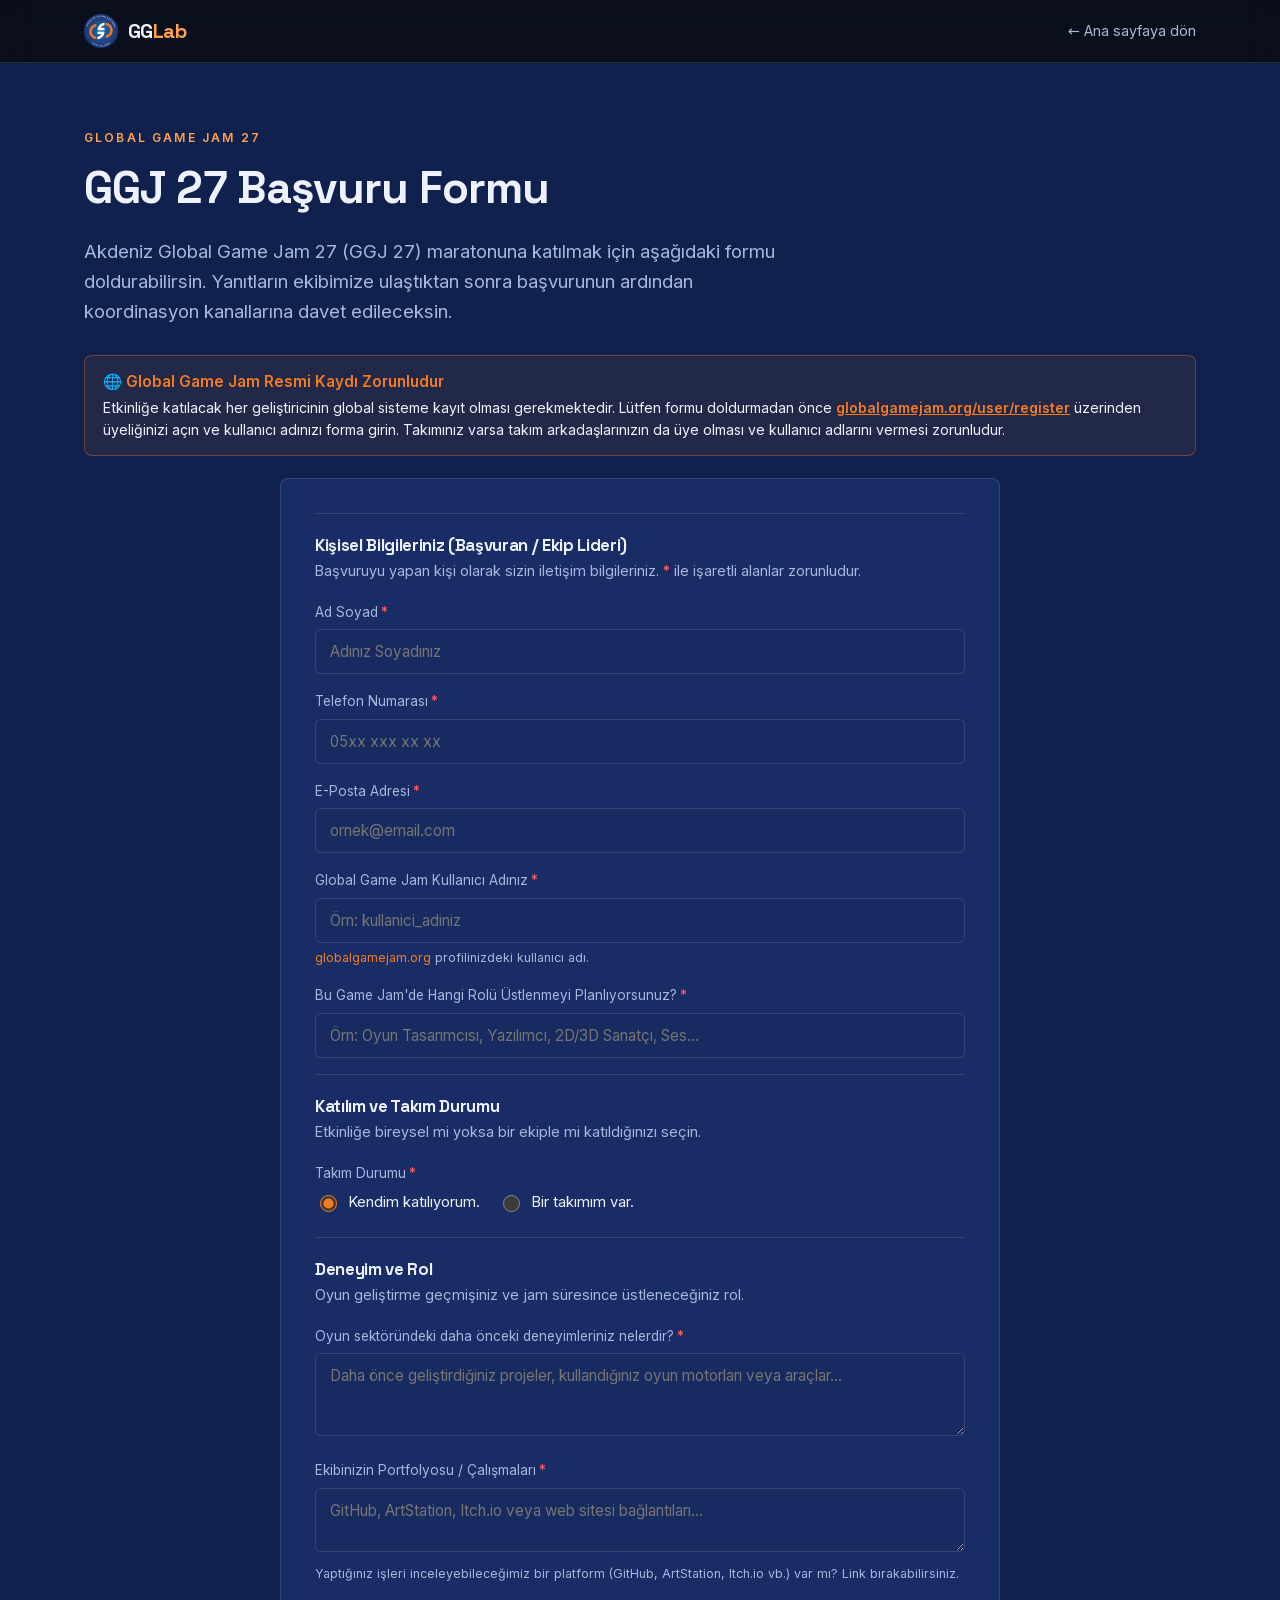
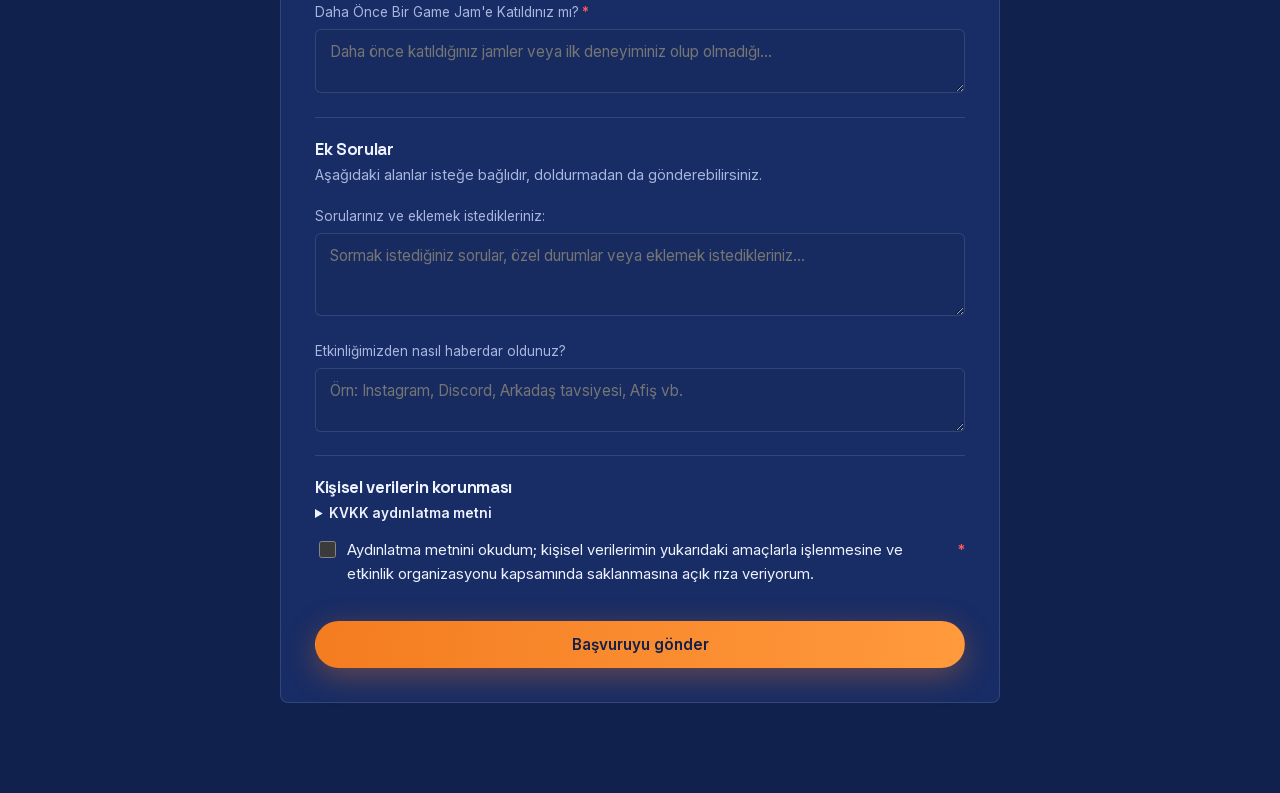
==== commit 95963b33: "overall degisiklikler ggj27 basvuru iyilestirme" ====
--- a/ggj27/index.html
+++ b/ggj27/index.html
@@ -11,7 +11,7 @@
   <meta name="robots" content="noindex">
   <meta property="og:title" content="Global Game Jam 27 Başvuru Formu — GG Lab">
   <meta property="og:description"
-    content="Akdeniz Üniversitesi Global Game Jam 27 (GGJ 27) maratonuna katılmak için başvuru formu.">
+    content="Akdeniz Global Game Jam 27 (GGJ 27) maratonuna katılmak için başvuru formu.">
   <meta property="og:type" content="website">
   <link rel="icon" href="../assets/img/logo-yazisiz.png" type="image/png">
   <link rel="apple-touch-icon" href="../assets/img/logo-yazisiz.png">
@@ -130,6 +130,129 @@
       margin-bottom: 4px;
     }
 
+    .ggj-callout {
+      background: rgba(244, 124, 32, 0.08);
+      border: 1px solid rgba(244, 124, 32, 0.35);
+      border-radius: var(--radius);
+      padding: 14px 18px;
+      margin-bottom: 22px;
+      font-size: .88rem;
+      line-height: 1.55;
+    }
+
+    .ggj-callout strong {
+      display: block;
+      color: var(--accent);
+      margin-bottom: 4px;
+      font-size: .95rem;
+    }
+
+    .ggj-callout a {
+      color: var(--accent);
+      text-decoration: underline;
+      font-weight: 600;
+      word-break: break-all;
+    }
+
+    .ggj-callout a:hover {
+      color: #ff9b4e;
+    }
+
+    /* Dinamik Takım Arkadaşı Kartları */
+    .team-box {
+      margin-top: 12px;
+      display: none;
+    }
+
+    .team-box.show {
+      display: block;
+    }
+
+    .team-members-list {
+      display: flex;
+      flex-direction: column;
+      gap: 14px;
+      margin: 16px 0;
+    }
+
+    .member-card {
+      background: rgba(16, 33, 77, 0.72);
+      border: 1px solid var(--line);
+      border-radius: var(--radius);
+      padding: 16px 18px;
+      transition: border-color .2s;
+    }
+
+    .member-card:hover {
+      border-color: rgba(244, 124, 32, 0.4);
+    }
+
+    .member-card-header {
+      display: flex;
+      align-items: center;
+      justify-content: space-between;
+      margin-bottom: 12px;
+    }
+
+    .member-badge {
+      font-family: "Space Grotesk", Inter, sans-serif;
+      font-size: .88rem;
+      font-weight: 700;
+      color: var(--accent);
+      letter-spacing: .02em;
+    }
+
+    .btn-remove-member {
+      background: transparent;
+      border: 1px solid rgba(255, 90, 95, 0.3);
+      color: #ff5a5f;
+      padding: 3px 10px;
+      border-radius: 4px;
+      font-size: .78rem;
+      font-weight: 600;
+      cursor: pointer;
+      transition: all .2s;
+    }
+
+    .btn-remove-member:hover {
+      background: rgba(255, 90, 95, 0.15);
+      border-color: #ff5a5f;
+    }
+
+    .member-grid {
+      display: grid;
+      grid-template-columns: 1fr 1fr;
+      gap: 12px;
+    }
+
+    .member-grid .col-full {
+      grid-column: 1 / -1;
+    }
+
+    .btn-add-member {
+      display: inline-flex;
+      align-items: center;
+      gap: 8px;
+      background: rgba(244, 124, 32, 0.12);
+      border: 1px dashed var(--accent);
+      color: #fff;
+      padding: 10px 18px;
+      border-radius: var(--radius);
+      font-size: .9rem;
+      font-weight: 600;
+      cursor: pointer;
+      transition: all .2s;
+      width: 100%;
+      justify-content: center;
+      margin-top: 4px;
+    }
+
+    .btn-add-member:hover {
+      background: rgba(244, 124, 32, 0.22);
+      border-style: solid;
+      transform: translateY(-1px);
+    }
+
     .kvkk {
       font-size: .85rem;
       color: var(--muted);
@@ -170,8 +293,26 @@
     }
 
     .join-thanks .portals {
+      --p: clamp(36px, 4.2vw, 52px);
+      display: flex;
+      flex-wrap: nowrap;
+      justify-content: center;
+      align-items: center;
+      gap: clamp(8px, 1.8vw, 18px);
       margin: 36px auto 26px;
-      padding-bottom: 34px
+      padding-bottom: 34px;
+      max-width: 100%;
+    }
+
+    .join-thanks .portal {
+      flex: 0 0 auto;
+    }
+
+    @media (max-width: 560px) {
+      .join-thanks .portals {
+        --p: 38px;
+        gap: 8px;
+      }
     }
 
     .join-form.hide {
@@ -185,7 +326,11 @@
       pointer-events: none
     }
 
-    @media (max-width:560px) {
+    @media (max-width:600px) {
+      .member-grid {
+        grid-template-columns: 1fr;
+      }
+
       .join-bar {
         padding: 12px 16px
       }
@@ -208,9 +353,17 @@
     <div class="container">
       <p class="eyebrow">Global Game Jam 27</p>
       <h1 style="font-size:clamp(2rem,5vw,2.8rem)">GGJ 27 Başvuru Formu</h1>
-      <p class="lead" style="margin-bottom:34px">Akdeniz Üniversitesi Global Game Jam 27 (GGJ 27) maratonuna katılmak
-        için aşağıdaki formu doldurabilirsin. Yanıtların ekibimize ulaştıktan sonra başvurunun ardından Discord ve
-        iletişim kanallarına davet edileceksin.</p>
+      <p class="lead" style="margin-bottom:28px">Akdeniz Global Game Jam 27 (GGJ 27) maratonuna katılmak
+        için aşağıdaki formu doldurabilirsin. Yanıtların ekibimize ulaştıktan sonra başvurunun ardından koordinasyon
+        kanallarına davet edileceksin.</p>
+
+      <!-- Global Game Jam Üyelik Hatırlatması -->
+      <div class="ggj-callout">
+        <strong>🌐 Global Game Jam Resmi Kaydı Zorunludur</strong>
+        Etkinliğe katılacak her geliştiricinin global sisteme kayıt olması gerekmektedir. Lütfen formu doldurmadan önce
+        <a href="https://globalgamejam.org/user/register" target="_blank" rel="noopener noreferrer">globalgamejam.org/user/register</a>
+        üzerinden üyeliğinizi açın ve kullanıcı adınızı forma girin. Takımınız varsa takım arkadaşlarınızın da üye olması ve kullanıcı adlarını vermesi zorunludur.
+      </div>
 
       <div class="alert-error" id="formError" role="alert"></div>
 
@@ -219,67 +372,86 @@
         method="POST" target="ggjHiddenFrame" novalidate>
         <input type="hidden" name="fvv" value="1">
         <input type="hidden" name="pageHistory" value="0">
-        <input type="hidden" name="fbzx" value="3983006562636888000">
-
-        <!-- 1. BÖLÜM: TAKIM DURUMU -->
-        <h2 class="join-section-title">Takım ve Katılım Durumu</h2>
-        <p class="join-section-lead">Etkinliğe bireysel mi yoksa bir ekiple mi katıldığını belirt. <span class="req"></span> ile işaretli alanlar zorunludur.</p>
+        <input type="hidden" name="fbzx" value="3500432648877954196">
+
+        <!-- GOOGLE FORMS ENTRY MAPPINGS (Doldurulan veriler bu gizli inputlarla arka plana aktarılır) -->
+        <input type="hidden" name="entry.1997965049" id="realTakimDurumu" value="">
+        <input type="hidden" name="entry.1184375414" id="realEkipAdi" value="">
+        <input type="hidden" name="entry.1134329616" id="realEkipSayisi" value="">
+        <input type="hidden" name="entry.1931800937" id="realAdSoyad" value="">
+        <input type="hidden" name="entry.1902448112" id="realTel" value="">
+        <input type="hidden" name="entry.1688247342" id="realEmail" value="">
+        <input type="hidden" name="entry.825839302" id="realGgjUsers" value="">
+        <input type="hidden" name="entry.2134735804" id="realTakimArkadasAd" value="">
+        <input type="hidden" name="entry.668568936" id="realTakimArkadasTel" value="">
+        <input type="hidden" name="entry.495135122" id="realRol" value="">
+
+        <!-- 1. BÖLÜM: BAŞVURAN KİŞİNİN BİLGİLERİ (EKİP LİDERİ / BİREYSEL KATILIMCI) -->
+        <h2 class="join-section-title">Kişisel Bilgileriniz (Başvuran / Ekip Lideri)</h2>
+        <p class="join-section-lead">Başvuruyu yapan kişi olarak sizin iletişim bilgileriniz. <span class="req"></span> ile işaretli alanlar zorunludur.</p>
+
+        <div class="field">
+          <label class="req" for="uiAd">Ad Soyad</label>
+          <input id="uiAd" type="text" required autocomplete="name" placeholder="Adınız Soyadınız">
+        </div>
+
+        <div class="field">
+          <label class="req" for="uiTel">Telefon Numarası</label>
+          <input id="uiTel" type="tel" required autocomplete="tel" placeholder="05xx xxx xx xx">
+        </div>
+
+        <div class="field">
+          <label class="req" for="uiEmail">E-Posta Adresi</label>
+          <input id="uiEmail" type="email" required autocomplete="email" placeholder="ornek@email.com">
+        </div>
+
+        <div class="field">
+          <label class="req" for="uiGgjUser">Global Game Jam Kullanıcı Adınız</label>
+          <input id="uiGgjUser" type="text" required placeholder="Örn: kullanici_adiniz">
+          <span class="hint"><a href="https://globalgamejam.org/user/register" target="_blank" rel="noopener noreferrer" style="color:var(--accent)">globalgamejam.org</a> profilinizdeki kullanıcı adı.</span>
+        </div>
+
+        <div class="field">
+          <label class="req" for="uiRol">Bu Game Jam'de Hangi Rolü Üstlenmeyi Planlıyorsunuz?</label>
+          <input id="uiRol" type="text" required placeholder="Örn: Oyun Tasarımcısı, Yazılımcı, 2D/3D Sanatçı, Ses...">
+        </div>
+
+        <!-- 2. BÖLÜM: TAKIM DURUMU & DİNAMİK EKİP YÖNETİMİ -->
+        <h2 class="join-section-title">Katılım ve Takım Durumu</h2>
+        <p class="join-section-lead">Etkinliğe bireysel mi yoksa bir ekiple mi katıldığınızı seçin.</p>
 
         <div class="field">
           <label class="req">Takım Durumu</label>
           <div class="choice-group" role="radiogroup" aria-label="Takım Durumu">
-            <label><input type="radio" name="entry.1997965049" id="jTakimKendim" value="Kendim katılıyorum." required> Kendim katılıyorum.</label>
-            <label><input type="radio" name="entry.1997965049" id="jTakimVar" value="Bir takımım var." required> Bir takımım var.</label>
+            <label><input type="radio" name="uiTakimDurumu" id="jTakimKendim" value="Kendim katılıyorum." checked> Kendim katılıyorum.</label>
+            <label><input type="radio" name="uiTakimDurumu" id="jTakimVar" value="Bir takımım var."> Bir takımım var.</label>
           </div>
         </div>
 
-        <div class="field" id="fEkipAdi">
-          <label class="req" for="jEkipAdi">Ekip Adı</label>
-          <input id="jEkipAdi" name="entry.1184375414" type="text" required placeholder="Örn: PixelCraft">
-          <span class="hint">Bireysel katılıyorsanız 'Bireysel' yazabilirsiniz.</span>
-        </div>
-
-        <div class="field" id="fEkipSayisi">
-          <label class="req" for="jEkipSayisi">Ekip Kişi Sayısı</label>
-          <input id="jEkipSayisi" name="entry.1134329616" type="text" required placeholder="Örn: 4">
-          <span class="hint">Bireysel katılıyorsanız '1' yazabilirsiniz.</span>
-        </div>
-
-        <div class="field" id="fTakimArkadasAd">
-          <label class="req" for="jTakimArkadasAd">Takım Arkadaşlarınızın Adı Soyadı</label>
-          <textarea id="jTakimArkadasAd" name="entry.2134735804" rows="2" required placeholder="Ekibinizdeki diğer üyelerin isimleri..."></textarea>
-          <span class="hint">Bireysel katılıyorsanız 'Yok' veya '-' yazabilirsiniz.</span>
-        </div>
-
-        <div class="field" id="fTakimArkadasTel">
-          <label class="req" for="jTakimArkadasTel">Takım Arkadaşlarınızın Telefon Numarası</label>
-          <textarea id="jTakimArkadasTel" name="entry.668568936" rows="2" required placeholder="Ekibinizdeki diğer üyelerin telefon numaraları..."></textarea>
-          <span class="hint">Bireysel katılıyorsanız 'Yok' veya '-' yazabilirsiniz.</span>
-        </div>
-
-        <!-- 2. BÖLÜM: KİŞİSEL BİLGİLER -->
-        <h2 class="join-section-title">İletişim ve Kişisel Bilgiler</h2>
-        <p class="join-section-lead">Başvurunu değerlendirebilmemiz ve seninle iletişime geçebilmemiz için gerekli bilgiler.</p>
-
-        <div class="field">
-          <label class="req" for="jAd">Ad Soyad</label>
-          <input id="jAd" name="entry.1931800937" type="text" required autocomplete="name">
-        </div>
-
-        <div class="field">
-          <label class="req" for="jTel">Telefon Numarası</label>
-          <input id="jTel" name="entry.1902448112" type="tel" required autocomplete="tel" placeholder="05xx xxx xx xx">
-        </div>
-
-        <div class="field">
-          <label class="req" for="jEmail">E-Posta Adresi</label>
-          <input id="jEmail" name="entry.1688247342" type="email" required autocomplete="email" placeholder="ornek@email.com">
-        </div>
-
-        <div class="field">
-          <label class="req" for="jDiscord">Discord Kullanıcı Adı</label>
-          <input id="jDiscord" name="entry.1100947727" type="text" required placeholder="Örn: kullaniciadi veya kullanici#1234">
-          <span class="hint">Jam koordinasyonu ve duyurular Discord sunucumuz üzerinden yapılacaktır.</span>
+        <!-- Takım Bilgileri ve Dinamik Kişi Ekleme Kutusu -->
+        <div class="team-box" id="teamBox">
+          <div class="field">
+            <label class="req" for="uiEkipAdi">Ekip Adı</label>
+            <input id="uiEkipAdi" type="text" placeholder="Örn: PixelForge">
+          </div>
+
+          <div class="field">
+            <label>Ekip Kişi Sayısı</label>
+            <input id="uiEkipSayisi" type="text" readonly style="opacity:.85;cursor:default" value="2 (Siz + 1 Takım Arkadaşı)">
+            <span class="hint">Kişi sayısı aşağıya eklediğiniz takım arkadaşlarına göre otomatik hesaplanır.</span>
+          </div>
+
+          <label class="req" style="margin-top:16px;display:block">Takım Arkadaşlarınız</label>
+          <p class="join-section-lead" style="margin-bottom:10px">Ekibinizdeki diğer üyeleri ekleyin. Her üyenin Global Game Jam kullanıcı adını girmesi zorunludur.</p>
+
+          <div class="team-members-list" id="teamMembersList">
+            <!-- Dinamik Takım Arkadaşı Kartları buraya JS ile eklenir -->
+          </div>
+
+          <button type="button" class="btn-add-member" id="btnAddMember">
+            <svg width="18" height="18" viewBox="0 0 24 24" fill="none" stroke="currentColor" stroke-width="2.5" stroke-linecap="round" stroke-linejoin="round"><line x1="12" y1="5" x2="12" y2="19"></line><line x1="5" y1="12" x2="19" y2="12"></line></svg>
+            Takım Arkadaşı Ekle
+          </button>
         </div>
 
         <!-- 3. BÖLÜM: DENEYİM VE ROL -->
@@ -300,11 +472,6 @@
         <div class="field">
           <label class="req" for="jJamDeneyimi">Daha Önce Bir Game Jam'e Katıldınız mı?</label>
           <textarea id="jJamDeneyimi" name="entry.803991046" rows="2" required placeholder="Daha önce katıldığınız jamler veya ilk deneyiminiz olup olmadığı..."></textarea>
-        </div>
-
-        <div class="field">
-          <label class="req" for="jRol">Bu Game Jam'de Hangi Rolü Üstlenmeyi Planlıyorsunuz?</label>
-          <textarea id="jRol" name="entry.495135122" rows="2" required placeholder="Örn: Oyun Tasarımcısı, Yazılımcı, 2D/3D Sanatçı, Ses / Müzik, vb."></textarea>
         </div>
 
         <!-- 4. BÖLÜM: EK SORULAR (OPSİYONEL) -->
@@ -326,8 +493,8 @@
         <details class="kvkk">
           <summary>KVKK aydınlatma metni</summary>
           <p><strong>Veri sorumlusu:</strong> Akdeniz Üniversitesi Oyun ve Oyunlaştırma Topluluğu (GG Lab).</p>
-          <p><strong>İşlenen veriler:</strong> Ad soyad, e-posta, telefon, Discord kullanıcı adı, takım bilgileri ve bu formdaki diğer yanıtlarınız.</p>
-          <p><strong>Amaç:</strong> Global Game Jam 27 etkinliğine başvurunun değerlendirilmesi, katılımcı ve takım organizasyonunun sağlanması ve koordinasyon kanallarına davet edilmeniz.</p>
+          <p><strong>İşlenen veriler:</strong> Ad soyad, e-posta, telefon, Global Game Jam kullanıcı adları, takım bilgileri ve bu formdaki diğer yanıtlarınız.</p>
+          <p><strong>Amaç:</strong> Global Game Jam 27 etkinliğine başvurunun değerlendirilmesi, katılımcı ve takım organizasyonunun sağlanması ve koordinasyon süreçleri.</p>
           <p><strong>Hukuki sebep:</strong> 6698 sayılı KVKK md. 5/1 uyarınca açık rızanız.</p>
           <p><strong>Aktarım:</strong> Yanıtlar Google Forms / E-Tablolar altyapısında saklanır; yalnızca topluluk ve etkinlik yönetimi erişebilir, üçüncü kişilerle paylaşılmaz.</p>
           <p><strong>Haklarınız:</strong> KVKK md. 11 kapsamında verilerinizin işlenip işlenmediğini öğrenme ve silinmesini isteme hakkınız saklıdır. Başvuru: <a href="mailto:team@gglabakdeniz.com">team@gglabakdeniz.com</a></p>
@@ -382,12 +549,9 @@
   <script>
     (function () {
       /*
-       * E-TABLO DOĞRULAMA AYARI:
-       * Google E-Tablonuzdaki (Uzantılar > Apps Script) Web App URL'sini
-       * aşağıdaki değişkene yapıştırdığınızda sistem formun excele gidip gitmediğini
-       * kesin olarak doğrular ve hata varsa ekrana hata kutusu çıkarır.
+       * E-TABLO DOĞRULAMA SERVİSİ
        */
-      var APPS_SCRIPT_URL = "https://script.google.com/macros/s/AKfycbyDUBTRso1UF5TnvhFNItdeBqOfKpQFxL-yUw7AeyJdcMNgsnQ47lZzyGr84yYpy3UX/exec"; 
+      var APPS_SCRIPT_URL = "https://script.google.com/macros/s/AKfycbxCpEBhRCopZnbtkxFwATduos54lTColiE78bF2zstPtyxFTlX_Opz8MRDTF7ewUDuMFg/exec";
 
       var form = document.getElementById('ggjForm');
       var frame = document.getElementById('ggjHiddenFrame');
@@ -397,31 +561,118 @@
       var originalBtnText = submitBtn ? submitBtn.textContent : 'Başvuruyu gönder';
       var isSubmitting = false;
 
-      /* Bireysel / Takım seçimi kolaylığı */
+      // Radio & Box
       var radioKendim = document.getElementById('jTakimKendim');
       var radioVar = document.getElementById('jTakimVar');
-      var ekipAdiInput = document.getElementById('jEkipAdi');
-      var ekipSayisiInput = document.getElementById('jEkipSayisi');
-      var takimArkadasAd = document.getElementById('jTakimArkadasAd');
-      var takimArkadasTel = document.getElementById('jTakimArkadasTel');
-
-      radioKendim.addEventListener('change', function () {
-        if (radioKendim.checked) {
-          if (!ekipAdiInput.value || ekipAdiInput.value === 'PixelCraft') ekipAdiInput.value = 'Bireysel';
-          if (!ekipSayisiInput.value) ekipSayisiInput.value = '1';
-          if (!takimArkadasAd.value) takimArkadasAd.value = 'Yok (Bireysel katılım)';
-          if (!takimArkadasTel.value) takimArkadasTel.value = 'Yok';
+      var teamBox = document.getElementById('teamBox');
+      var uiEkipAdi = document.getElementById('uiEkipAdi');
+      var uiEkipSayisi = document.getElementById('uiEkipSayisi');
+      var teamMembersList = document.getElementById('teamMembersList');
+      var btnAddMember = document.getElementById('btnAddMember');
+
+      // Başvuran bilgileri
+      var uiAd = document.getElementById('uiAd');
+      var uiTel = document.getElementById('uiTel');
+      var uiEmail = document.getElementById('uiEmail');
+      var uiGgjUser = document.getElementById('uiGgjUser');
+      var uiRol = document.getElementById('uiRol');
+
+      // Arka plan gizli inputları (Google Form entry'leri)
+      var realTakimDurumu = document.getElementById('realTakimDurumu');
+      var realEkipAdi = document.getElementById('realEkipAdi');
+      var realEkipSayisi = document.getElementById('realEkipSayisi');
+      var realAdSoyad = document.getElementById('realAdSoyad');
+      var realTel = document.getElementById('realTel');
+      var realEmail = document.getElementById('realEmail');
+      var realGgjUsers = document.getElementById('realGgjUsers');
+      var realTakimArkadasAd = document.getElementById('realTakimArkadasAd');
+      var realTakimArkadasTel = document.getElementById('realTakimArkadasTel');
+      var realRol = document.getElementById('realRol');
+
+      /* Takım Durumu Değişimi */
+      function updateTeamMode() {
+        if (radioVar.checked) {
+          teamBox.classList.add('show');
+          uiEkipAdi.required = true;
+          if (teamMembersList.children.length === 0) {
+            addMemberCard(); // En az 1 takım arkadaşı ile başlat
+          }
+          updateTeamCount();
+        } else {
+          teamBox.classList.remove('show');
+          uiEkipAdi.required = false;
         }
-      });
-
-      radioVar.addEventListener('change', function () {
-        if (radioVar.checked) {
-          if (ekipAdiInput.value === 'Bireysel') ekipAdiInput.value = '';
-          if (ekipSayisiInput.value === '1') ekipSayisiInput.value = '';
-          if (takimArkadasAd.value.indexOf('Yok') !== -1) takimArkadasAd.value = '';
-          if (takimArkadasTel.value.indexOf('Yok') !== -1) takimArkadasTel.value = '';
+      }
+
+      radioKendim.addEventListener('change', updateTeamMode);
+      radioVar.addEventListener('change', updateTeamMode);
+
+      /* Takım Kişi Sayısını Güncelle */
+      function updateTeamCount() {
+        var count = 1 + teamMembersList.children.length;
+        uiEkipSayisi.value = count + ' (Siz + ' + teamMembersList.children.length + ' Takım Arkadaşı)';
+      }
+
+      /* Kart Sıra Başlıklarını Yenile */
+      function reindexMemberCards() {
+        var cards = teamMembersList.querySelectorAll('.member-card');
+        cards.forEach(function (card, index) {
+          var badge = card.querySelector('.member-badge');
+          if (badge) {
+            badge.textContent = (index + 1) + '. Takım Arkadaşı';
+          }
+        });
+        updateTeamCount();
+      }
+
+      /* Yeni Takım Arkadaşı Kartı Ekle */
+      function addMemberCard() {
+        var cardIndex = teamMembersList.children.length + 1;
+        if (cardIndex > 7) {
+          alert('Bir takıma en fazla 7 takım arkadaşı (toplam 8 kişi) ekleyebilirsiniz.');
+          return;
         }
-      });
+
+        var card = document.createElement('div');
+        card.className = 'member-card';
+        card.innerHTML = 
+          '<div class="member-card-header">' +
+            '<span class="member-badge">' + cardIndex + '. Takım Arkadaşı</span>' +
+            '<button type="button" class="btn-remove-member" title="Üyeyi kaldır">Kaldır</button>' +
+          '</div>' +
+          '<div class="member-grid">' +
+            '<div class="field">' +
+              '<label class="req">Ad Soyad</label>' +
+              '<input type="text" class="m-name" required placeholder="Adı Soyadı">' +
+            '</div>' +
+            '<div class="field">' +
+              '<label class="req">Telefon Numarası</label>' +
+              '<input type="tel" class="m-phone" required placeholder="05xx xxx xx xx">' +
+            '</div>' +
+            '<div class="field">' +
+              '<label class="req">Global Game Jam Kullanıcı Adı</label>' +
+              '<input type="text" class="m-ggj" required placeholder="globalgamejam.org kullanıcı adı">' +
+            '</div>' +
+            '<div class="field">' +
+              '<label class="req">Üstleneceği Rol</label>' +
+              '<input type="text" class="m-role" required placeholder="Örn: Yazılımcı, Sanatçı, Ses...">' +
+            '</div>' +
+          '</div>';
+
+        card.querySelector('.btn-remove-member').addEventListener('click', function () {
+          if (teamMembersList.children.length <= 1) {
+            alert('Takım başvurusu için en az 1 takım arkadaşı girmelisiniz.');
+            return;
+          }
+          card.remove();
+          reindexMemberCards();
+        });
+
+        teamMembersList.appendChild(card);
+        updateTeamCount();
+      }
+
+      btnAddMember.addEventListener('click', addMemberCard);
 
       function showError(msg) {
         errorBox.innerHTML = '<strong>Başvurunuz gönderilemedi!</strong> ' + (msg || 'Bilgileriniz sisteme kaydedilemedi. Lütfen internet bağlantınızı kontrol edip formu tekrar doldurunuz.');
@@ -441,7 +692,9 @@
         window.scrollTo({ top: 0, behavior: 'smooth' });
       }
 
+      /* Form Gönderimi */
       form.addEventListener('submit', function (e) {
+        // Tarayıcı geçerlilik kontrolü
         if (!form.checkValidity()) {
           e.preventDefault();
           form.reportValidity();
@@ -453,6 +706,70 @@
           return;
         }
 
+        // Verileri Google Forms / Excel formatına derle
+        var isTeam = radioVar.checked;
+        realTakimDurumu.value = isTeam ? 'Bir takımım var.' : 'Kendim katılıyorum.';
+        realAdSoyad.value = uiAd.value.trim();
+        realTel.value = uiTel.value.trim();
+        realEmail.value = uiEmail.value.trim();
+
+        var leaderGgj = uiGgjUser.value.trim();
+        var leaderRole = uiRol.value.trim();
+
+        if (isTeam) {
+          var ekipAdi = uiEkipAdi.value.trim();
+          if (!ekipAdi) {
+            e.preventDefault();
+            uiEkipAdi.focus();
+            return;
+          }
+
+          var cards = teamMembersList.querySelectorAll('.member-card');
+          if (cards.length === 0) {
+            e.preventDefault();
+            alert('Lütfen en az bir takım arkadaşı ekleyiniz.');
+            return;
+          }
+
+          realEkipAdi.value = ekipAdi;
+          realEkipSayisi.value = (1 + cards.length).toString();
+
+          var ggjList = [];
+          var namesList = [];
+          var telsList = [];
+          var rolesList = [];
+
+          // Başvuran liderin GGJ adı ve rolü
+          ggjList.push('1. [Lider] ' + uiAd.value.trim() + ': ' + leaderGgj);
+          rolesList.push('1. ' + uiAd.value.trim() + ' (' + leaderRole + ')');
+
+          cards.forEach(function (card, idx) {
+            var mName = (card.querySelector('.m-name').value || '').trim();
+            var mTel = (card.querySelector('.m-phone').value || '').trim();
+            var mGgj = (card.querySelector('.m-ggj').value || '').trim();
+            var mRole = (card.querySelector('.m-role').value || '').trim();
+
+            namesList.push((idx + 1) + '. ' + mName);
+            telsList.push((idx + 1) + '. ' + mName + ' (' + mTel + ')');
+            ggjList.push((idx + 2) + '. ' + mName + ': ' + mGgj);
+            rolesList.push((idx + 2) + '. ' + mName + ' (' + mRole + ')');
+          });
+
+          realGgjUsers.value = ggjList.join('\n');
+          realTakimArkadasAd.value = namesList.join('\n');
+          realTakimArkadasTel.value = telsList.join('\n');
+          realRol.value = rolesList.join('\n');
+
+        } else {
+          // Bireysel katılım
+          realEkipAdi.value = 'Bireysel';
+          realEkipSayisi.value = '1';
+          realGgjUsers.value = leaderGgj;
+          realTakimArkadasAd.value = 'Yok (Bireysel katılım)';
+          realTakimArkadasTel.value = 'Yok (Bireysel katılım)';
+          realRol.value = uiAd.value.trim() + ' (' + leaderRole + ')';
+        }
+
         errorBox.classList.remove('show');
         isSubmitting = true;
 
@@ -461,10 +778,7 @@
           submitBtn.textContent = 'Bilgileriniz kontrol ediliyor ve gönderiliyor...';
         }
 
-        /* 
-         * Eğer Apps Script Web App URL tanımlıysa, veriyi canlı doğrulama servisine post eder.
-         * Servis yanıtı dönerse (başarılıysa) formu onaylar, yanıt gelmez veya hata dönerse hata mesajını basar.
-         */
+        /* Canlı E-Tablo Doğrulama Servisi */
         if (APPS_SCRIPT_URL) {
           e.preventDefault();
 
@@ -499,10 +813,9 @@
             clearTimeout(timeout);
             showError('Bağlantı hatası oluştu. Başvurunuz gönderilemedi, lütfen bilgilerinizi kontrol edip yeniden deneyiniz.');
           });
+
         } else {
-          /* 
-           * Apps Script tanımlı değilken standart Google Forms iframe fallback'i çalışır.
-           */
+          /* Yedek Fallback */
           var frameTimeout = setTimeout(function () {
             if (isSubmitting) {
               showError('Bağlantı zaman aşımına uğradı. Bilgilerinizin ulaştığı teyit edilemedi, lütfen tekrar deneyiniz.');
--- a/css/style.css
+++ b/css/style.css
@@ -256,8 +256,8 @@
 
 /* ---------- cards ---------- */
 .card{background:transparent;border:0;border-top:1px solid var(--line);border-radius:0;padding:22px 0;
-  transition:transform .3s var(--ease),border-color .3s,color .3s}
-.card:hover{transform:translateY(-3px);border-color:rgba(244,124,32,.55);background:transparent}
+  transition:border-color .3s,color .3s}
+.card:hover{border-color:rgba(244,124,32,.55);background:transparent}
 .card h3{margin-bottom:6px}
 .card p{margin:0;color:var(--muted);font-size:.93rem}
 
@@ -623,6 +623,9 @@
 .cut-btn-play > span{gap:10px;padding:16px 26px;font-size:.95rem;color:#12204a;background:linear-gradient(120deg,#ffb066,var(--accent))}
 .cut-btn-play:hover{background:#fff}
 .cut-btn-play:hover > span{background:linear-gradient(120deg,#ffc58a,#ff9a3d)}
+.cut-btn-lg{clip-path:polygon(14px 0,100% 0,100% calc(100% - 14px),calc(100% - 14px) 100%,0 100%,0 14px)}
+.cut-btn-lg > span{padding:16px 36px;font-size:1.08rem;font-weight:700;letter-spacing:.09em;gap:12px;
+  clip-path:polygon(13px 0,100% 0,100% calc(100% - 13px),calc(100% - 13px) 100%,0 100%,0 13px)}
 .ic-play{width:18px;height:18px;fill:currentColor}
 .level-actions-sub{font-size:.78rem;color:var(--muted)}
 
@@ -864,11 +867,16 @@
   transform:scaleX(0);transform-origin:0 50%;will-change:transform;pointer-events:none;
   background:linear-gradient(90deg,var(--accent),var(--accent-2),var(--accent-4))}
 
-/* --- bölüm başlığındaki çizgi, görünürken uzar --- */
-.section-head .eyebrow::before{content:"";display:inline-block;width:0;height:2px;
-  margin-right:0;vertical-align:middle;background:var(--accent);
-  transition:width .6s var(--ease) .2s,margin-right .6s var(--ease) .2s}
-.section-head.in .eyebrow::before{width:26px;margin-right:10px}
+/* --- bölüm başlığındaki çizgi kaldırıldı --- */
+.section-head .eyebrow::before,
+.section-head.in .eyebrow::before,
+.eyebrow::before {
+  content: none !important;
+  display: none !important;
+  width: 0 !important;
+  height: 0 !important;
+  margin: 0 !important;
+}
 
 /* --- butonlarda parlama --- */
 .btn{position:relative;overflow:hidden;isolation:isolate}
@@ -877,9 +885,23 @@
   transform:skewX(-18deg);transition:left .6s var(--ease)}
 .btn:hover::before{left:130%}
 
-/* --- kart numarası ve istatistikler --- */
-.card-num{transition:transform .3s var(--ease)}
-.card:hover .card-num{transform:translateY(-3px) scale(1.1)}
+/* --- kart numarası ve istatistikler (hareket kaldırıldı) --- */
+.card,
+.card.feature,
+.feature-grid .card {
+  transition: border-color .3s, color .3s !important;
+}
+.card:hover,
+.card.feature:hover,
+.feature-grid .card:hover {
+  transform: none !important;
+}
+.card-num,
+.card:hover .card-num,
+.feature-grid .card:hover .card-num {
+  transform: none !important;
+  transition: none !important;
+}
 
 
 @media (prefers-reduced-motion:reduce){
@@ -887,5 +909,4 @@
   .js .gallery-reveal{clip-path:none}
   .spotlight::after{display:none}
   .scroll-progress{display:none}
-  .section-head .eyebrow::before{width:26px;margin-right:10px}
-}
+}
--- a/css/hud.css
+++ b/css/hud.css
@@ -169,7 +169,7 @@
   font-family:Oswald,Inter,sans-serif;letter-spacing:.2em;
   margin-bottom:clamp(6px,1.4vh,14px);
 }
-.hud-hero .eyebrow .tick{width:26px;height:1px;background:var(--accent);display:inline-block}
+.hud-hero .eyebrow .tick{display:none}
 .hud-hero .lead{
   border-left:2px solid var(--accent);padding-left:16px;max-width:44ch;margin-bottom:0;
   font-size:clamp(.88rem,min(1.15vw,1.85vh),1.02rem);line-height:1.55;
